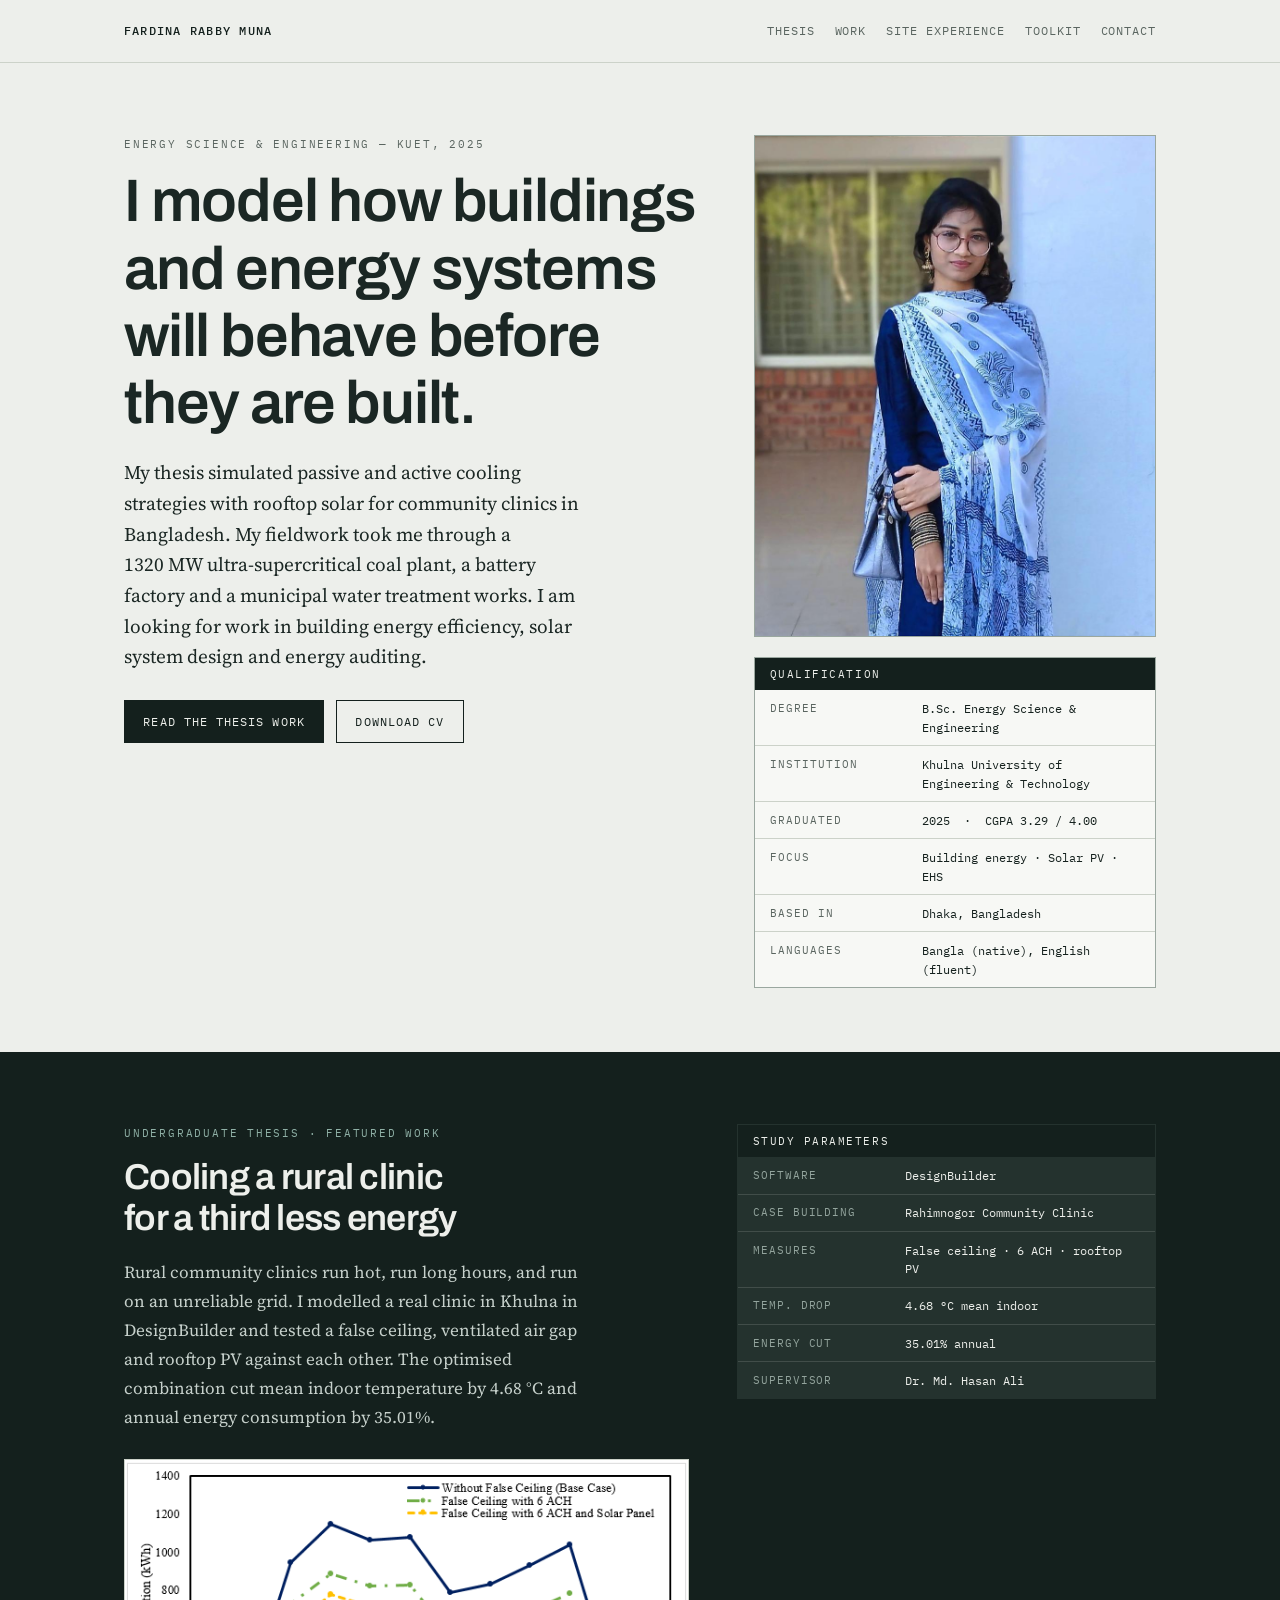
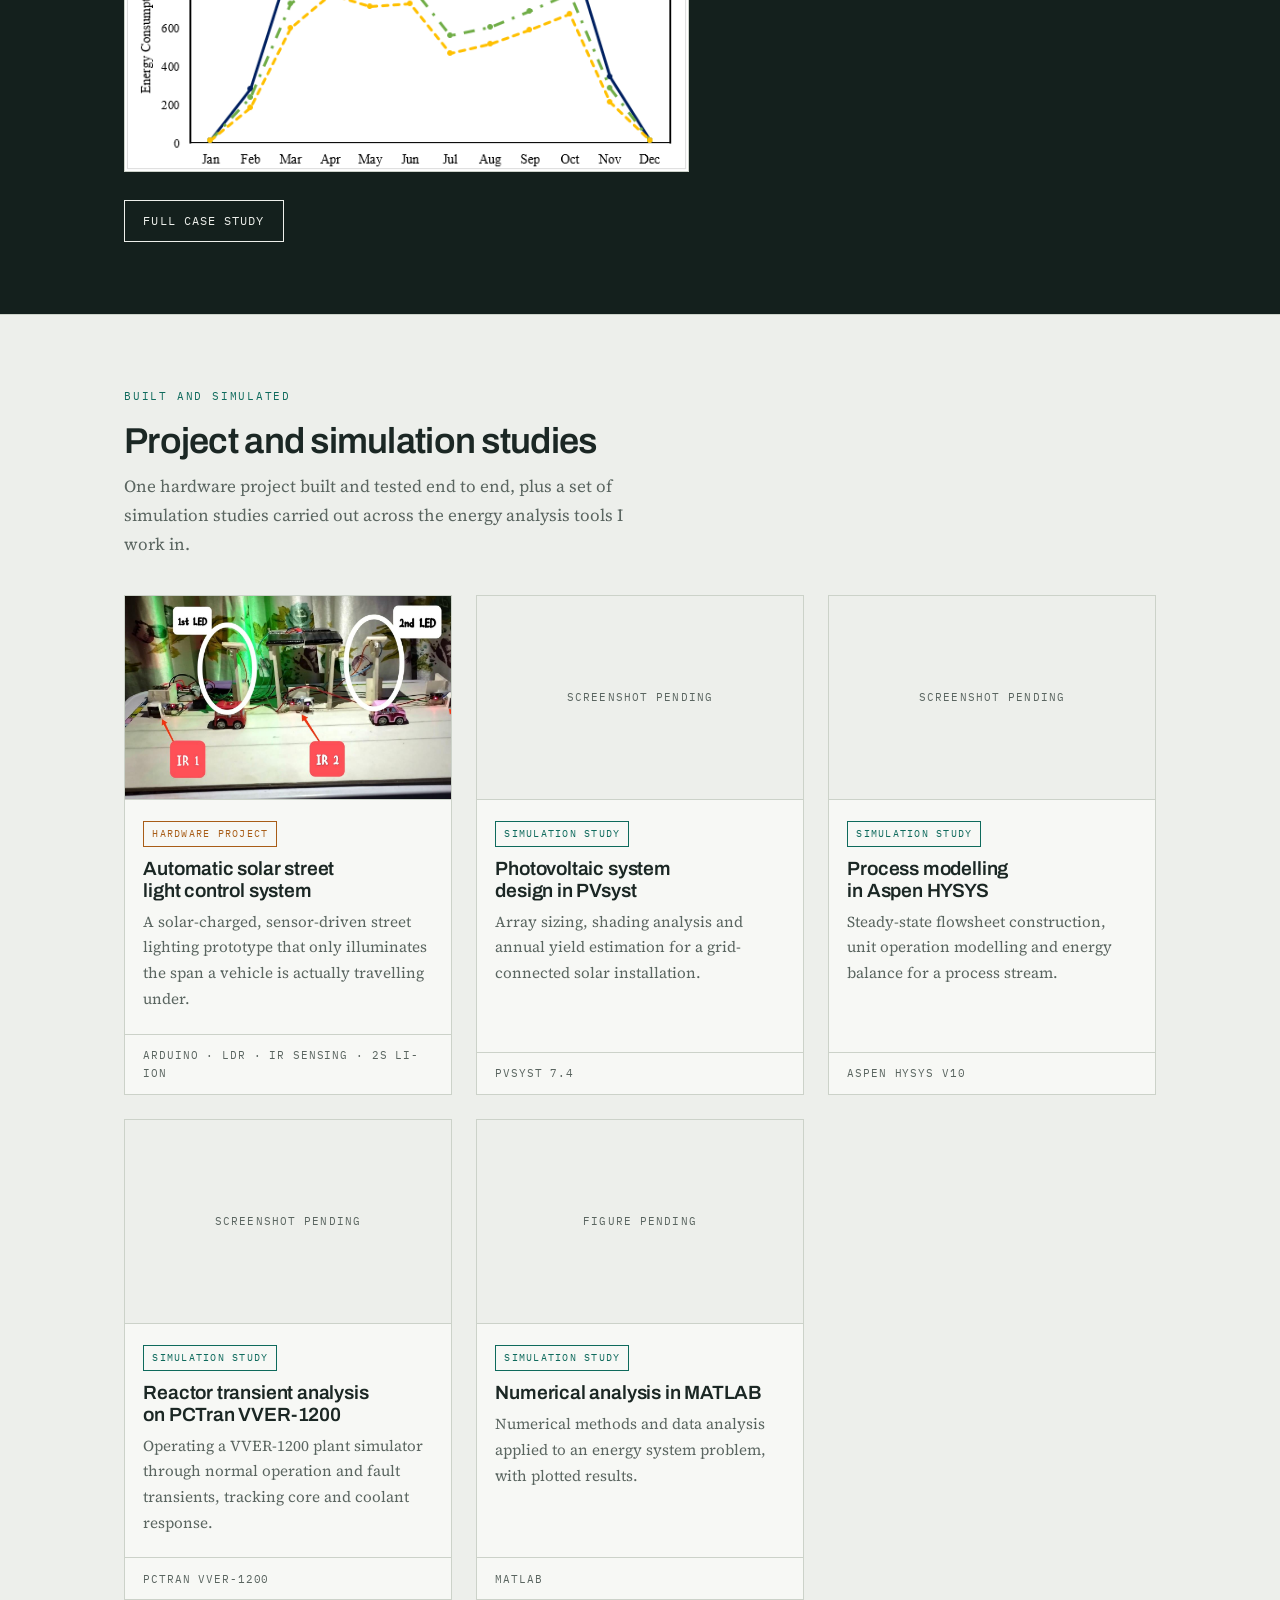
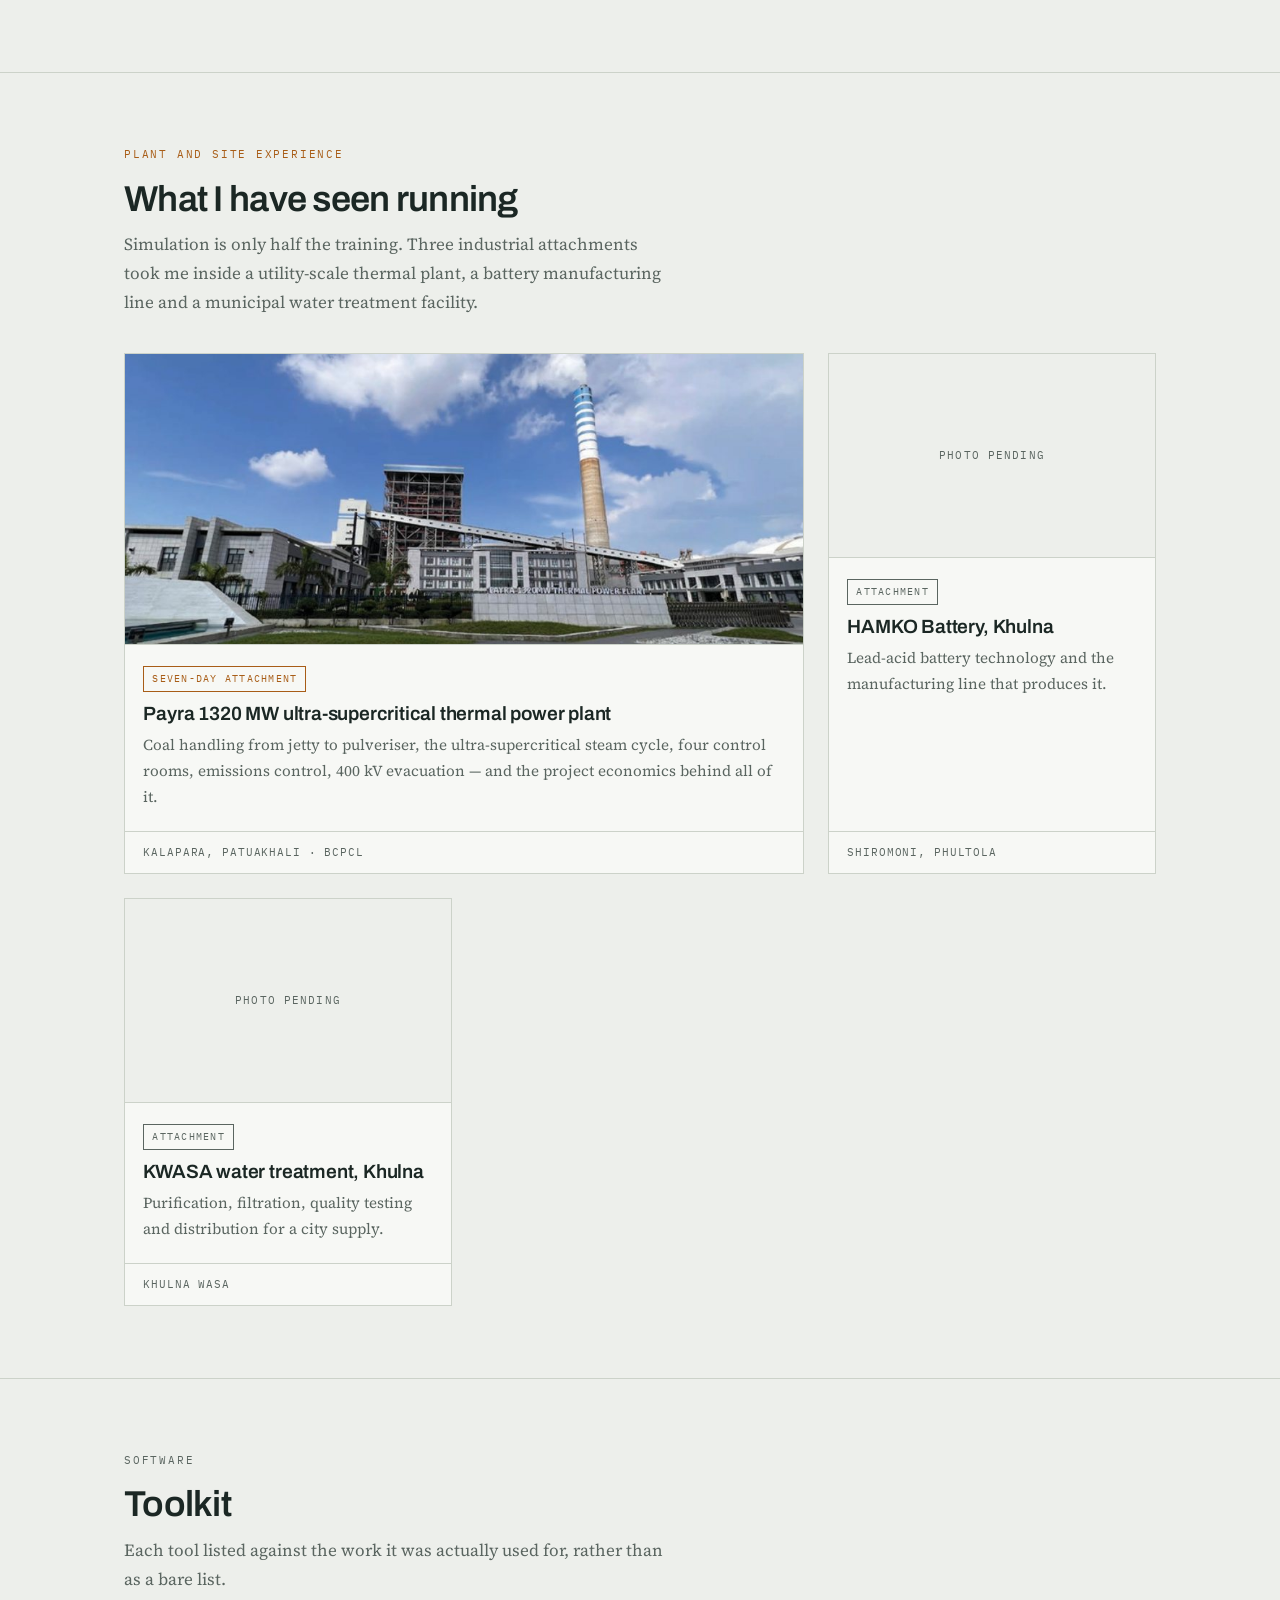
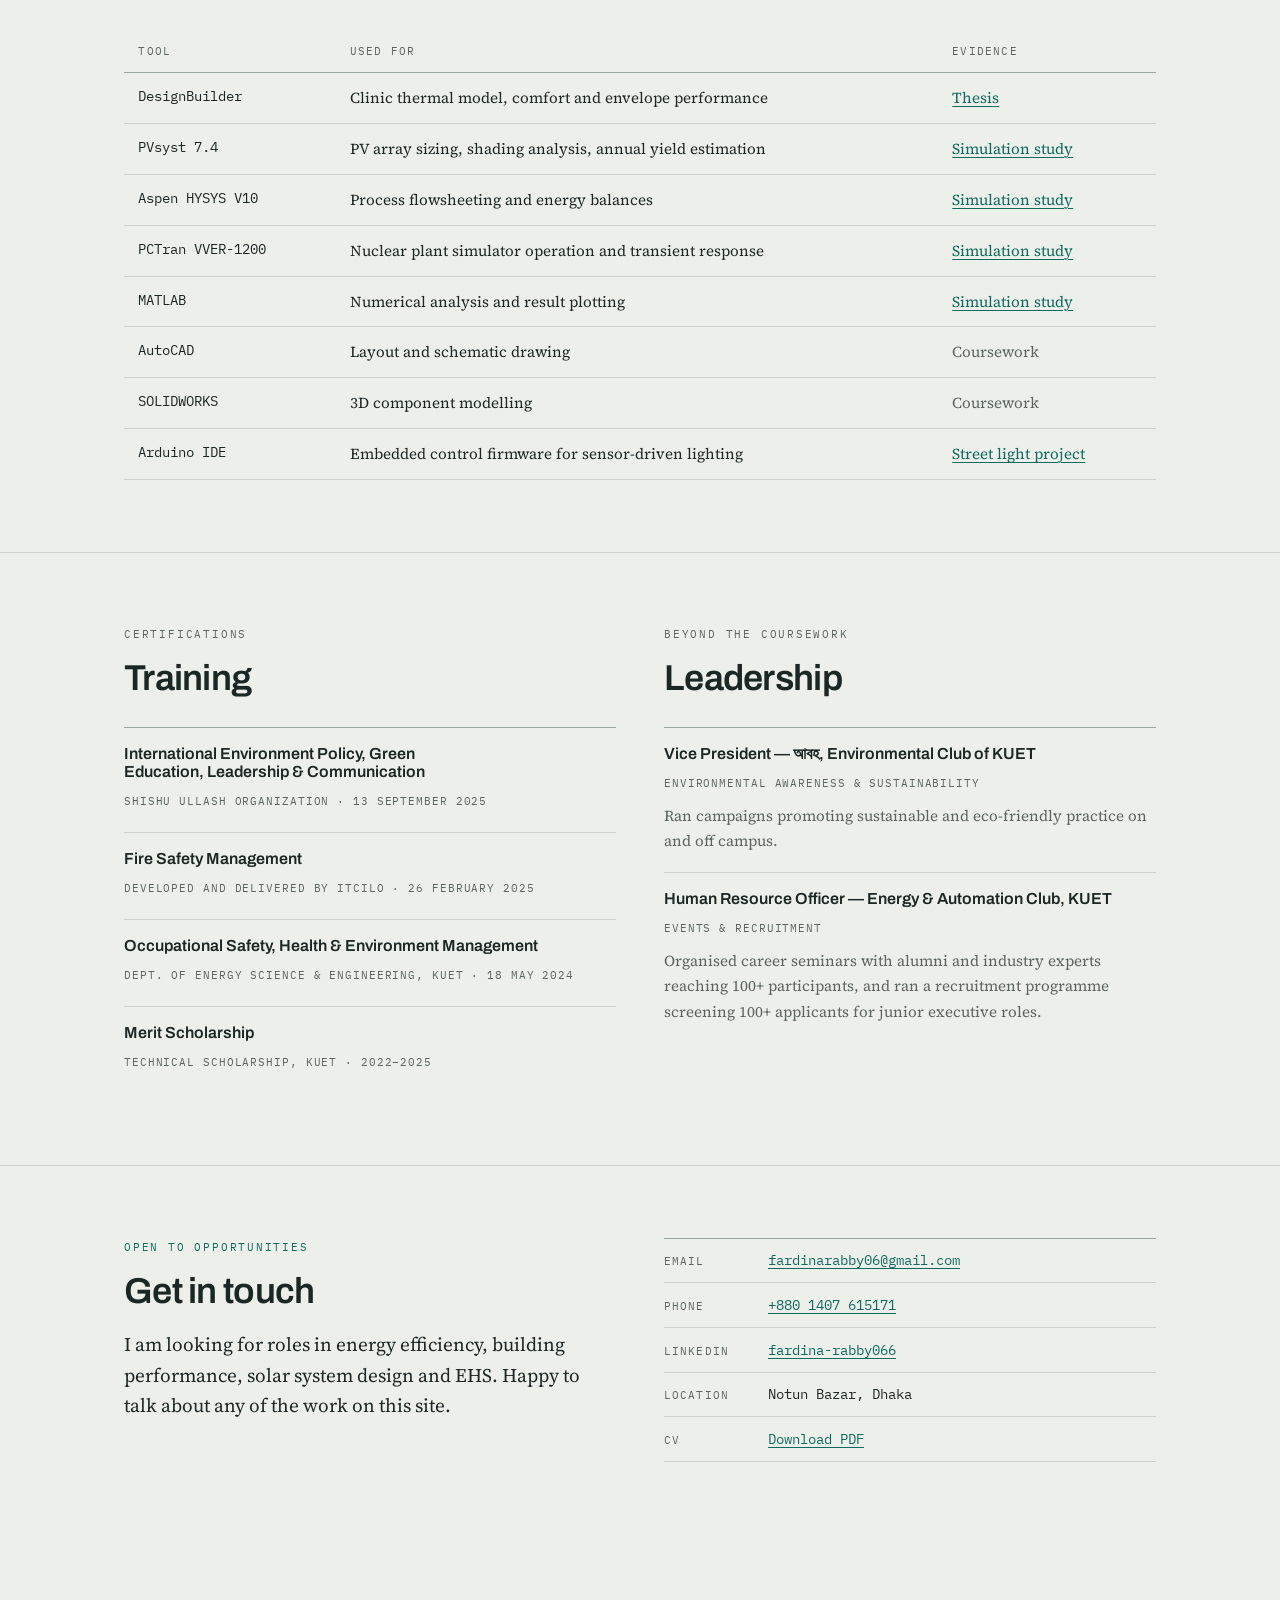
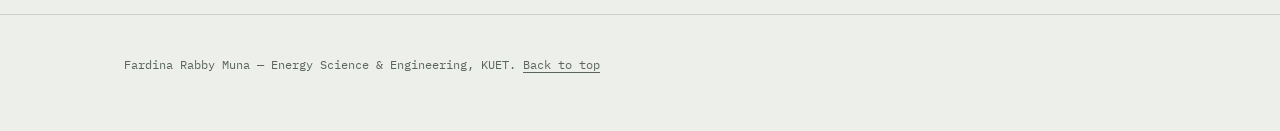
==== index.html @ 13027ce7 "Add files via upload" ====
<!DOCTYPE html>
<html lang="en">
<head>
<meta charset="utf-8">
<meta name="viewport" content="width=device-width, initial-scale=1">
<title>Fardina Rabby Muna — Energy Science &amp; Engineering</title>
<meta name="description" content="Energy engineer working on building energy simulation, rooftop solar integration and thermal comfort. B.Sc. in Energy Science and Engineering, KUET.">
<link rel="preconnect" href="https://fonts.googleapis.com">
<link rel="preconnect" href="https://fonts.gstatic.com" crossorigin>
<link href="https://fonts.googleapis.com/css2?family=Archivo:wght@500;600;700&family=IBM+Plex+Mono:wght@400;500&family=Source+Serif+4:opsz,wght@8..60,400;8..60,600&display=swap" rel="stylesheet">
<link rel="stylesheet" href="styles.css">
</head>
<body>

<header class="site-head">
  <div class="wrap">
    <a class="mark" href="index.html">Fardina Rabby Muna</a>
    <nav class="site-nav" aria-label="Main">
      <a href="thesis.html">Thesis</a>
      <a href="#work">Work</a>
      <a href="industrial-exposure.html">Site experience</a>
      <a href="#toolkit">Toolkit</a>
      <a href="#contact">Contact</a>
    </nav>
  </div>
</header>

<main>

  <!-- ============ HERO ============ -->
  <section class="hero">
    <div class="wrap hero-grid">
      <div class="reveal">
        <span class="eyebrow">Energy Science &amp; Engineering — KUET, 2025</span>
        <h1>I model how buildings and energy systems will behave before they are built.</h1>
        <p class="lead">
          My thesis simulated passive and active cooling strategies with rooftop solar for
          community clinics in Bangladesh. My fieldwork took me through a 1320&nbsp;MW
          ultra-supercritical coal plant, a battery factory and a municipal water treatment
          works. I am looking for work in building energy efficiency, solar system design
          and energy auditing.
        </p>
        <div class="hero-actions">
          <a class="btn btn-solid" href="thesis.html">Read the thesis work</a>
          <a class="btn" href="fardina-rabby-muna-cv.pdf">Download CV</a>
        </div>
      </div>

      <div class="reveal reveal-2">
        <div class="hero-portrait">
          <img src="portrait.jpg" alt="Fardina Rabby Muna"
               style="width:100%;height:100%;object-fit:cover;object-position:50% 18%;">
        </div>
        <div class="plate">
          <div class="plate-head">Qualification</div>
          <div class="plate-row"><span class="plate-key">Degree</span><span class="plate-val">B.Sc. Energy Science &amp; Engineering</span></div>
          <div class="plate-row"><span class="plate-key">Institution</span><span class="plate-val">Khulna University of Engineering &amp; Technology</span></div>
          <div class="plate-row"><span class="plate-key">Graduated</span><span class="plate-val">2025 &nbsp;·&nbsp; CGPA 3.29 / 4.00</span></div>
          <div class="plate-row"><span class="plate-key">Focus</span><span class="plate-val">Building energy · Solar PV · EHS</span></div>
          <div class="plate-row"><span class="plate-key">Based in</span><span class="plate-val">Dhaka, Bangladesh</span></div>
          <div class="plate-row"><span class="plate-key">Languages</span><span class="plate-val">Bangla (native), English (fluent)</span></div>
        </div>
      </div>
    </div>
  </section>

  <!-- ============ FEATURED THESIS ============ -->
  <section class="band" id="thesis">
    <div class="wrap band-grid">
      <div>
        <span class="eyebrow">Undergraduate thesis · Featured work</span>
        <h2>Cooling a rural clinic for a third less energy</h2>
        <p style="margin-top:1.25rem;max-width:52ch;">
          Rural community clinics run hot, run long hours, and run on an unreliable grid.
          I modelled a real clinic in Khulna in DesignBuilder and tested a false ceiling,
          ventilated air gap and rooftop PV against each other. The optimised combination cut
          mean indoor temperature by 4.68&nbsp;°C and annual energy consumption by 35.01%.
        </p>
        <figure class="figure" style="margin:1.75rem 0 0;">
          <img src="th-fig18-monthly-energy.png" alt="Monthly energy consumption for the base case, false ceiling with ventilation, and the same with rooftop solar">
        </figure>
        <div class="hero-actions">
          <a class="btn" href="thesis.html">Full case study</a>
        </div>
      </div>
      <div class="plate plate-inverse">
        <div class="plate-head">Study parameters</div>
        <div class="plate-row"><span class="plate-key">Software</span><span class="plate-val">DesignBuilder</span></div>
        <div class="plate-row"><span class="plate-key">Case building</span><span class="plate-val">Rahimnogor Community Clinic</span></div>
        <div class="plate-row"><span class="plate-key">Measures</span><span class="plate-val">False ceiling · 6 ACH · rooftop PV</span></div>
        <div class="plate-row"><span class="plate-key">Temp. drop</span><span class="plate-val">4.68 °C mean indoor</span></div>
        <div class="plate-row"><span class="plate-key">Energy cut</span><span class="plate-val">35.01% annual</span></div>
        <div class="plate-row"><span class="plate-key">Supervisor</span><span class="plate-val">Dr. Md. Hasan Ali</span></div>
      </div>
    </div>
  </section>

  <!-- ============ WORK ============ -->
  <section class="section" id="work">
    <div class="wrap">
      <div class="section-head">
        <span class="eyebrow eyebrow-cool">Built and simulated</span>
        <h2>Project and simulation studies</h2>
        <p>
          One hardware project built and tested end to end, plus a set of simulation studies
          carried out across the energy analysis tools I work in.
        </p>
      </div>

      <div class="card-grid">

        <a class="card" href="project-street-light.html">
          <div class="card-thumb">
            <img src="fig-4-1-system.jpg" alt="The street light test rig with three IR sensors and two LED lamps">
          </div>
          <div class="card-body">
            <span class="card-tag tag-warm">Hardware project</span>
            <h3>Automatic solar street light control system</h3>
            <p>A solar-charged, sensor-driven street lighting prototype that only illuminates the span a vehicle is actually travelling under.</p>
          </div>
          <div class="card-foot">Arduino · LDR · IR sensing · 2S Li-ion</div>
        </a>

        <a class="card" href="study-pvsyst.html">
          <div class="card-thumb">
            <div class="pending" style="border:0;background:none;width:100%;height:100%;">Screenshot pending</div>
          </div>
          <div class="card-body">
            <span class="card-tag tag-cool">Simulation study</span>
            <h3>Photovoltaic system design in PVsyst</h3>
            <p>Array sizing, shading analysis and annual yield estimation for a grid-connected solar installation.</p>
          </div>
          <div class="card-foot">PVsyst 7.4</div>
        </a>

        <a class="card" href="study-hysys.html">
          <div class="card-thumb">
            <div class="pending" style="border:0;background:none;width:100%;height:100%;">Screenshot pending</div>
          </div>
          <div class="card-body">
            <span class="card-tag tag-cool">Simulation study</span>
            <h3>Process modelling in Aspen HYSYS</h3>
            <p>Steady-state flowsheet construction, unit operation modelling and energy balance for a process stream.</p>
          </div>
          <div class="card-foot">Aspen HYSYS V10</div>
        </a>

        <a class="card" href="study-pctran.html">
          <div class="card-thumb">
            <div class="pending" style="border:0;background:none;width:100%;height:100%;">Screenshot pending</div>
          </div>
          <div class="card-body">
            <span class="card-tag tag-cool">Simulation study</span>
            <h3>Reactor transient analysis on PCTran VVER-1200</h3>
            <p>Operating a VVER-1200 plant simulator through normal operation and fault transients, tracking core and coolant response.</p>
          </div>
          <div class="card-foot">PCTran VVER-1200</div>
        </a>

        <a class="card" href="study-matlab.html">
          <div class="card-thumb">
            <div class="pending" style="border:0;background:none;width:100%;height:100%;">Figure pending</div>
          </div>
          <div class="card-body">
            <span class="card-tag tag-cool">Simulation study</span>
            <h3>Numerical analysis in MATLAB</h3>
            <p>Numerical methods and data analysis applied to an energy system problem, with plotted results.</p>
          </div>
          <div class="card-foot">MATLAB</div>
        </a>

      </div>
    </div>
  </section>

  <!-- ============ INDUSTRIAL EXPOSURE ============ -->
  <section class="section" id="site-experience">
    <div class="wrap">
      <div class="section-head">
        <span class="eyebrow eyebrow-warm">Plant and site experience</span>
        <h2>What I have seen running</h2>
        <p>
          Simulation is only half the training. Three industrial attachments took me inside a
          utility-scale thermal plant, a battery manufacturing line and a municipal water
          treatment facility.
        </p>
      </div>

      <div class="card-grid">
        <a class="card" href="industrial-exposure.html" style="grid-column: span 2;">
          <div class="card-thumb" style="aspect-ratio: 21/9;">
            <img src="ia-plant-front.jpg" alt="The Payra 1320 MW thermal power plant seen from the main entrance">
          </div>
          <div class="card-body">
            <span class="card-tag tag-warm">Seven-day attachment</span>
            <h3>Payra 1320 MW ultra-supercritical thermal power plant</h3>
            <p>Coal handling from jetty to pulveriser, the ultra-supercritical steam cycle, four control rooms, emissions control, 400 kV evacuation — and the project economics behind all of it.</p>
          </div>
          <div class="card-foot">Kalapara, Patuakhali · BCPCL</div>
        </a>

        <a class="card" href="industrial-exposure.html#hamko">
          <div class="card-thumb">
            <div class="pending" style="border:0;background:none;width:100%;height:100%;">Photo pending</div>
          </div>
          <div class="card-body">
            <span class="card-tag tag-neutral">Attachment</span>
            <h3>HAMKO Battery, Khulna</h3>
            <p>Lead-acid battery technology and the manufacturing line that produces it.</p>
          </div>
          <div class="card-foot">Shiromoni, Phultola</div>
        </a>

        <a class="card" href="industrial-exposure.html#kwasa">
          <div class="card-thumb">
            <div class="pending" style="border:0;background:none;width:100%;height:100%;">Photo pending</div>
          </div>
          <div class="card-body">
            <span class="card-tag tag-neutral">Attachment</span>
            <h3>KWASA water treatment, Khulna</h3>
            <p>Purification, filtration, quality testing and distribution for a city supply.</p>
          </div>
          <div class="card-foot">Khulna WASA</div>
        </a>
      </div>
    </div>
  </section>

  <!-- ============ TOOLKIT ============ -->
  <section class="section" id="toolkit">
    <div class="wrap">
      <div class="section-head">
        <span class="eyebrow">Software</span>
        <h2>Toolkit</h2>
        <p>Each tool listed against the work it was actually used for, rather than as a bare list.</p>
      </div>

      <table class="data-table">
        <thead>
          <tr><th scope="col">Tool</th><th scope="col">Used for</th><th scope="col">Evidence</th></tr>
        </thead>
        <tbody>
          <tr>
            <td>DesignBuilder</td>
            <td>Clinic thermal model, comfort and envelope performance</td>
            <td><a href="thesis.html">Thesis</a></td>
          </tr>
          <tr>
            <td>PVsyst 7.4</td>
            <td>PV array sizing, shading analysis, annual yield estimation</td>
            <td><a href="study-pvsyst.html">Simulation study</a></td>
          </tr>
          <tr>
            <td>Aspen HYSYS V10</td>
            <td>Process flowsheeting and energy balances</td>
            <td><a href="study-hysys.html">Simulation study</a></td>
          </tr>
          <tr>
            <td>PCTran VVER-1200</td>
            <td>Nuclear plant simulator operation and transient response</td>
            <td><a href="study-pctran.html">Simulation study</a></td>
          </tr>
          <tr>
            <td>MATLAB</td>
            <td>Numerical analysis and result plotting</td>
            <td><a href="study-matlab.html">Simulation study</a></td>
          </tr>
          <tr>
            <td>AutoCAD</td>
            <td>Layout and schematic drawing</td>
            <td class="muted">Coursework</td>
          </tr>
          <tr>
            <td>SOLIDWORKS</td>
            <td>3D component modelling</td>
            <td class="muted">Coursework</td>
          </tr>
          <tr>
            <td>Arduino IDE</td>
            <td>Embedded control firmware for sensor-driven lighting</td>
            <td><a href="project-street-light.html">Street light project</a></td>
          </tr>
        </tbody>
      </table>
    </div>
  </section>

  <!-- ============ CREDENTIALS ============ -->
  <section class="section" id="credentials">
    <div class="wrap">
      <div class="cols-2">
        <div>
          <span class="eyebrow">Certifications</span>
          <h2 style="margin-bottom:1.75rem;">Training</h2>

          <div class="entry">
            <h4>International Environment Policy, Green Education, Leadership &amp; Communication</h4>
            <span class="meta">Shishu Ullash Organization · 13 September 2025</span>
          </div>
          <div class="entry">
            <h4>Fire Safety Management</h4>
            <span class="meta">Developed and delivered by ITCILO · 26 February 2025</span>
          </div>
          <div class="entry">
            <h4>Occupational Safety, Health &amp; Environment Management</h4>
            <span class="meta">Dept. of Energy Science &amp; Engineering, KUET · 18 May 2024</span>
          </div>
          <div class="entry">
            <h4>Merit Scholarship</h4>
            <span class="meta">Technical Scholarship, KUET · 2022–2025</span>
          </div>
        </div>

        <div>
          <span class="eyebrow">Beyond the coursework</span>
          <h2 style="margin-bottom:1.75rem;">Leadership</h2>

          <div class="entry">
            <h4>Vice President — আবহ, Environmental Club of KUET</h4>
            <span class="meta">Environmental awareness &amp; sustainability</span>
            <p>Ran campaigns promoting sustainable and eco-friendly practice on and off campus.</p>
          </div>
          <div class="entry">
            <h4>Human Resource Officer — Energy &amp; Automation Club, KUET</h4>
            <span class="meta">Events &amp; recruitment</span>
            <p>Organised career seminars with alumni and industry experts reaching 100+ participants, and ran a recruitment programme screening 100+ applicants for junior executive roles.</p>
          </div>
        </div>
      </div>
    </div>
  </section>

  <!-- ============ CONTACT ============ -->
  <section class="section" id="contact">
    <div class="wrap">
      <div class="cols-2">
        <div>
          <span class="eyebrow eyebrow-cool">Open to opportunities</span>
          <h2>Get in touch</h2>
          <p class="lead" style="margin-top:1.1rem;">
            I am looking for roles in energy efficiency, building performance, solar system
            design and EHS. Happy to talk about any of the work on this site.
          </p>
        </div>
        <div>
          <ul class="contact-list">
            <li><span>Email</span><a href="mailto:fardinarabby06@gmail.com">fardinarabby06@gmail.com</a></li>
            <li><span>Phone</span><a href="tel:+8801407615171">+880 1407 615171</a></li>
            <li><span>LinkedIn</span><a href="https://www.linkedin.com/in/fardina-rabby066">fardina-rabby066</a></li>
            <li><span>Location</span>Notun Bazar, Dhaka</li>
            <li><span>CV</span><a href="fardina-rabby-muna-cv.pdf">Download PDF</a></li>
          </ul>
        </div>
      </div>
    </div>
  </section>

</main>

<footer class="site-foot">
  <div class="wrap">
    Fardina Rabby Muna — Energy Science &amp; Engineering, KUET.
    <a href="#top">Back to top</a>
  </div>
</footer>

</body>
</html>
---- styles.css ----
/* Fardina Rabby Muna — portfolio
   Design system: "equipment nameplate"
   ink + cool paper, teal = passive/efficiency, ochre = heat/energy gain */

:root {
  --ink: #14201d;
  --ink-soft: #24322e;
  --paper: #edefeb;
  --surface: #f7f8f5;
  --rule: #ccd2c9;
  --rule-strong: #9aa79f;
  --text: #1b2724;
  --text-muted: #5a6560;
  --cool: #0e6a5c;
  --cool-soft: #dceae5;
  --warm: #a85d17;
  --warm-soft: #f2e6d6;

  --display: "Archivo", "Helvetica Neue", sans-serif;
  --body: "Source Serif 4", Georgia, serif;
  --mono: "IBM Plex Mono", ui-monospace, monospace;

  --wrap: 1080px;
  --gap: 1.5rem;
}

*, *::before, *::after { box-sizing: border-box; }

html { -webkit-text-size-adjust: 100%; scroll-behavior: smooth; }

body {
  margin: 0;
  background: var(--paper);
  color: var(--text);
  font-family: var(--body);
  font-size: 1.0625rem;
  line-height: 1.7;
  font-optical-sizing: auto;
}

img { max-width: 100%; display: block; height: auto; }

a { color: var(--cool); text-decoration-thickness: 1px; text-underline-offset: 3px; }
a:hover { color: var(--ink); }

:focus-visible { outline: 2px solid var(--cool); outline-offset: 3px; }

.wrap { max-width: var(--wrap); margin: 0 auto; padding: 0 1.5rem; }

/* ---------- type ---------- */

h1, h2, h3, h4 {
  font-family: var(--display);
  font-weight: 600;
  line-height: 1.12;
  letter-spacing: -0.02em;
  margin: 0;
  text-wrap: balance;
}

h1 { font-size: clamp(2.25rem, 6vw, 3.75rem); }
h2 { font-size: clamp(1.6rem, 3.4vw, 2.25rem); }
h3 { font-size: 1.2rem; letter-spacing: -0.01em; }
h4 { font-size: 1rem; letter-spacing: 0; }

p { margin: 0 0 1.1rem; }
p:last-child { margin-bottom: 0; }

.lead { font-size: 1.2rem; line-height: 1.6; color: var(--text); max-width: 46ch; }

.eyebrow {
  font-family: var(--mono);
  font-size: 0.7rem;
  letter-spacing: 0.16em;
  text-transform: uppercase;
  color: var(--text-muted);
  margin: 0 0 0.9rem;
  display: block;
}

.eyebrow-cool { color: var(--cool); }
.eyebrow-warm { color: var(--warm); }

.muted { color: var(--text-muted); }

.prose { max-width: 66ch; }
.prose h3 { margin: 2.25rem 0 0.6rem; }
.prose ul, .prose ol { margin: 0 0 1.1rem; padding-left: 1.2rem; }
.prose li { margin-bottom: 0.4rem; }

/* ---------- nameplate: the signature device ---------- */

.plate {
  border: 1px solid var(--rule-strong);
  background: var(--surface);
  font-family: var(--mono);
  font-size: 0.775rem;
  line-height: 1.5;
}

.plate-row {
  display: grid;
  grid-template-columns: 8.5rem 1fr;
  gap: 1rem;
  padding: 0.55rem 0.9rem;
  border-bottom: 1px solid var(--rule);
}
.plate-row:last-child { border-bottom: 0; }

.plate-key {
  color: var(--text-muted);
  text-transform: uppercase;
  letter-spacing: 0.09em;
  font-size: 0.68rem;
  padding-top: 0.1em;
}

.plate-val { color: var(--ink); }

.plate-head {
  background: var(--ink);
  color: var(--paper);
  padding: 0.5rem 0.9rem;
  font-family: var(--mono);
  font-size: 0.68rem;
  letter-spacing: 0.14em;
  text-transform: uppercase;
}

.plate-inverse { border-color: var(--ink-soft); background: var(--ink-soft); }
.plate-inverse .plate-row { border-color: rgba(237, 239, 235, 0.14); }
.plate-inverse .plate-key { color: #93a49d; }
.plate-inverse .plate-val { color: var(--paper); }

/* ---------- site chrome ---------- */

.site-head {
  border-bottom: 1px solid var(--rule);
  background: var(--paper);
  position: sticky;
  top: 0;
  z-index: 20;
}

.site-head .wrap {
  display: flex;
  align-items: center;
  justify-content: space-between;
  gap: 1rem;
  min-height: 62px;
  flex-wrap: wrap;
}

.mark {
  font-family: var(--mono);
  font-size: 0.78rem;
  letter-spacing: 0.1em;
  text-transform: uppercase;
  color: var(--ink);
  text-decoration: none;
  font-weight: 500;
}
.mark:hover { color: var(--cool); }

.site-nav {
  display: flex;
  gap: 1.25rem;
  font-family: var(--mono);
  font-size: 0.72rem;
  letter-spacing: 0.08em;
  text-transform: uppercase;
  flex-wrap: wrap;
}
.site-nav a { color: var(--text-muted); text-decoration: none; }
.site-nav a:hover, .site-nav a[aria-current="page"] { color: var(--ink); }

.site-foot {
  border-top: 1px solid var(--rule);
  margin-top: 5rem;
  padding: 2.5rem 0 3.5rem;
  font-family: var(--mono);
  font-size: 0.75rem;
  color: var(--text-muted);
}
.site-foot a { color: var(--text-muted); }

/* ---------- sections ---------- */

.section { padding: 4.5rem 0; border-top: 1px solid var(--rule); }
.section:first-of-type { border-top: 0; }

.section-head { margin-bottom: 2.25rem; max-width: 60ch; }
.section-head p { color: var(--text-muted); margin-top: 0.7rem; }

/* ---------- hero ---------- */

.hero { padding: 4.5rem 0 4rem; }

.hero-grid {
  display: grid;
  grid-template-columns: 1.45fr 1fr;
  gap: 3rem;
  align-items: start;
}

.hero-portrait {
  border: 1px solid var(--rule-strong);
  background: var(--surface);
  aspect-ratio: 4 / 5;
  display: flex;
  align-items: center;
  justify-content: center;
  margin-bottom: 1.25rem;
  overflow: hidden;
}

.hero h1 { margin-bottom: 1.25rem; }

.hero-actions { display: flex; gap: 0.75rem; flex-wrap: wrap; margin-top: 1.75rem; }

.btn {
  font-family: var(--mono);
  font-size: 0.74rem;
  letter-spacing: 0.09em;
  text-transform: uppercase;
  padding: 0.65rem 1.15rem;
  border: 1px solid var(--ink);
  color: var(--ink);
  background: transparent;
  text-decoration: none;
  transition: background 0.15s ease, color 0.15s ease;
}
.btn:hover { background: var(--ink); color: var(--paper); }

.btn-solid { background: var(--ink); color: var(--paper); }
.btn-solid:hover { background: var(--cool); border-color: var(--cool); color: #fff; }

/* ---------- featured thesis band ---------- */

.band {
  background: var(--ink);
  color: var(--paper);
  padding: 4.5rem 0;
}

.band h2 { color: var(--paper); }
.band .eyebrow { color: #8fb0a6; }

.band-grid {
  display: grid;
  grid-template-columns: 1.35fr 1fr;
  gap: 3rem;
  align-items: start;
}

.band p { color: #c6d0cb; }

.band a.btn { border-color: var(--paper); color: var(--paper); }
.band a.btn:hover { background: var(--paper); color: var(--ink); }

/* ---------- cards ---------- */

.card-grid {
  display: grid;
  grid-template-columns: repeat(auto-fill, minmax(280px, 1fr));
  gap: var(--gap);
}

.card {
  border: 1px solid var(--rule);
  background: var(--surface);
  text-decoration: none;
  color: inherit;
  display: flex;
  flex-direction: column;
  transition: border-color 0.15s ease, transform 0.15s ease;
}
.card:hover {
  border-color: var(--rule-strong);
  transform: translateY(-2px);
  color: inherit;
}

.card-thumb {
  aspect-ratio: 16 / 10;
  border-bottom: 1px solid var(--rule);
  background: var(--paper);
  display: flex;
  align-items: center;
  justify-content: center;
  overflow: hidden;
}
.card-thumb img { width: 100%; height: 100%; object-fit: cover; }

.card-body { padding: 1.1rem 1.15rem 1.35rem; flex: 1; }
.card-body h3 { margin-bottom: 0.45rem; }
.card-body p { font-size: 0.95rem; color: var(--text-muted); margin: 0; }

.card-tag {
  font-family: var(--mono);
  font-size: 0.65rem;
  letter-spacing: 0.12em;
  text-transform: uppercase;
  display: inline-block;
  margin-bottom: 0.7rem;
  padding: 0.2rem 0.5rem;
  border: 1px solid currentColor;
}
.tag-cool { color: var(--cool); }
.tag-warm { color: var(--warm); }
.tag-neutral { color: var(--text-muted); }

.card-foot {
  font-family: var(--mono);
  font-size: 0.68rem;
  letter-spacing: 0.08em;
  text-transform: uppercase;
  color: var(--text-muted);
  padding: 0.7rem 1.15rem;
  border-top: 1px solid var(--rule);
}

/* ---------- placeholder (replace as content arrives) ---------- */

.pending {
  border: 1px dashed var(--rule-strong);
  background: repeating-linear-gradient(
    -45deg, transparent, transparent 9px,
    rgba(154, 167, 159, 0.13) 9px, rgba(154, 167, 159, 0.13) 10px
  );
  color: var(--text-muted);
  font-family: var(--mono);
  font-size: 0.7rem;
  letter-spacing: 0.1em;
  text-transform: uppercase;
  text-align: center;
  padding: 1.25rem;
  display: flex;
  align-items: center;
  justify-content: center;
}

.pending-block { min-height: 180px; margin: 1.5rem 0; }

/* ---------- data table (toolkit) ---------- */

.data-table { width: 100%; border-collapse: collapse; font-size: 0.95rem; }
.data-table th, .data-table td {
  text-align: left;
  padding: 0.75rem 0.9rem;
  border-bottom: 1px solid var(--rule);
  vertical-align: top;
}
.data-table th {
  font-family: var(--mono);
  font-size: 0.68rem;
  letter-spacing: 0.11em;
  text-transform: uppercase;
  color: var(--text-muted);
  font-weight: 400;
  border-bottom-color: var(--rule-strong);
}
.data-table td:first-child { font-family: var(--mono); font-size: 0.85rem; white-space: nowrap; }

/* ---------- two-column list blocks ---------- */

.cols-2 { display: grid; grid-template-columns: 1fr 1fr; gap: 3rem; }

.entry { border-top: 1px solid var(--rule); padding: 1.1rem 0; }
.entry:first-of-type { border-top: 1px solid var(--rule-strong); }
.entry h4 { margin-bottom: 0.25rem; }
.entry .meta {
  font-family: var(--mono);
  font-size: 0.7rem;
  letter-spacing: 0.08em;
  color: var(--text-muted);
  text-transform: uppercase;
}
.entry p { font-size: 0.95rem; margin: 0.4rem 0 0; color: var(--text-muted); }

/* ---------- detail page header ---------- */

.detail-head { padding: 3.5rem 0 2.5rem; border-bottom: 1px solid var(--rule); }
.detail-head h1 { max-width: 20ch; margin-bottom: 1.1rem; }
.detail-head .lead { margin-bottom: 2rem; }

.detail-body { padding: 3rem 0; }

.detail-grid { display: grid; grid-template-columns: 1fr 300px; gap: 3.5rem; align-items: start; }

.sticky-rail { position: sticky; top: 90px; }

/* ---------- figures ---------- */

.figure { margin: 2rem 0; }
.figure img { border: 1px solid var(--rule); background: var(--surface); }
.figure figcaption {
  font-family: var(--mono);
  font-size: 0.72rem;
  color: var(--text-muted);
  margin-top: 0.6rem;
  line-height: 1.5;
}

.figure-pair { display: grid; grid-template-columns: 1fr 1fr; gap: 1.25rem; }

/* ---------- code block ---------- */

.code {
  font-family: var(--mono);
  font-size: 0.78rem;
  line-height: 1.6;
  background: var(--ink);
  color: #d6e0da;
  padding: 1.2rem 1.3rem;
  overflow-x: auto;
  margin: 1.5rem 0;
}

/* ---------- page nav ---------- */

.page-nav {
  display: flex;
  justify-content: space-between;
  gap: 1rem;
  border-top: 1px solid var(--rule-strong);
  padding-top: 1.25rem;
  margin-top: 3.5rem;
  font-family: var(--mono);
  font-size: 0.72rem;
  letter-spacing: 0.08em;
  text-transform: uppercase;
  flex-wrap: wrap;
}
.page-nav a { text-decoration: none; }

/* ---------- callout ---------- */

.note {
  border-left: 3px solid var(--warm);
  border-radius: 0;
  background: var(--warm-soft);
  padding: 1rem 1.2rem;
  font-size: 0.95rem;
  margin: 1.75rem 0;
}
.note strong { font-family: var(--display); font-weight: 600; }

/* ---------- contact ---------- */

.contact-list {
  font-family: var(--mono);
  font-size: 0.9rem;
  list-style: none;
  padding: 0;
  margin: 0;
}
.contact-list li { padding: 0.6rem 0; border-bottom: 1px solid var(--rule); }
.contact-list li:first-child { border-top: 1px solid var(--rule-strong); }
.contact-list span {
  display: inline-block;
  min-width: 6.5rem;
  color: var(--text-muted);
  font-size: 0.7rem;
  letter-spacing: 0.1em;
  text-transform: uppercase;
}

/* ---------- motion ---------- */

@media (prefers-reduced-motion: no-preference) {
  .reveal { opacity: 0; transform: translateY(10px); animation: rise 0.6s ease forwards; }
  .reveal-2 { animation-delay: 0.1s; }
  .reveal-3 { animation-delay: 0.2s; }
  @keyframes rise { to { opacity: 1; transform: none; } }
}

@media (prefers-reduced-motion: reduce) {
  html { scroll-behavior: auto; }
  .card:hover { transform: none; }
}

/* ---------- responsive ---------- */

@media (max-width: 900px) {
  .hero-grid, .band-grid, .detail-grid, .cols-2 { grid-template-columns: 1fr; gap: 2.25rem; }
  .sticky-rail { position: static; }
  .hero-portrait { max-width: 320px; }
  .section { padding: 3.5rem 0; }
}

@media (max-width: 560px) {
  .figure-pair { grid-template-columns: 1fr; }
  .plate-row { grid-template-columns: 1fr; gap: 0.15rem; }
  .site-head .wrap { min-height: 0; padding-top: 0.75rem; padding-bottom: 0.75rem; }
}
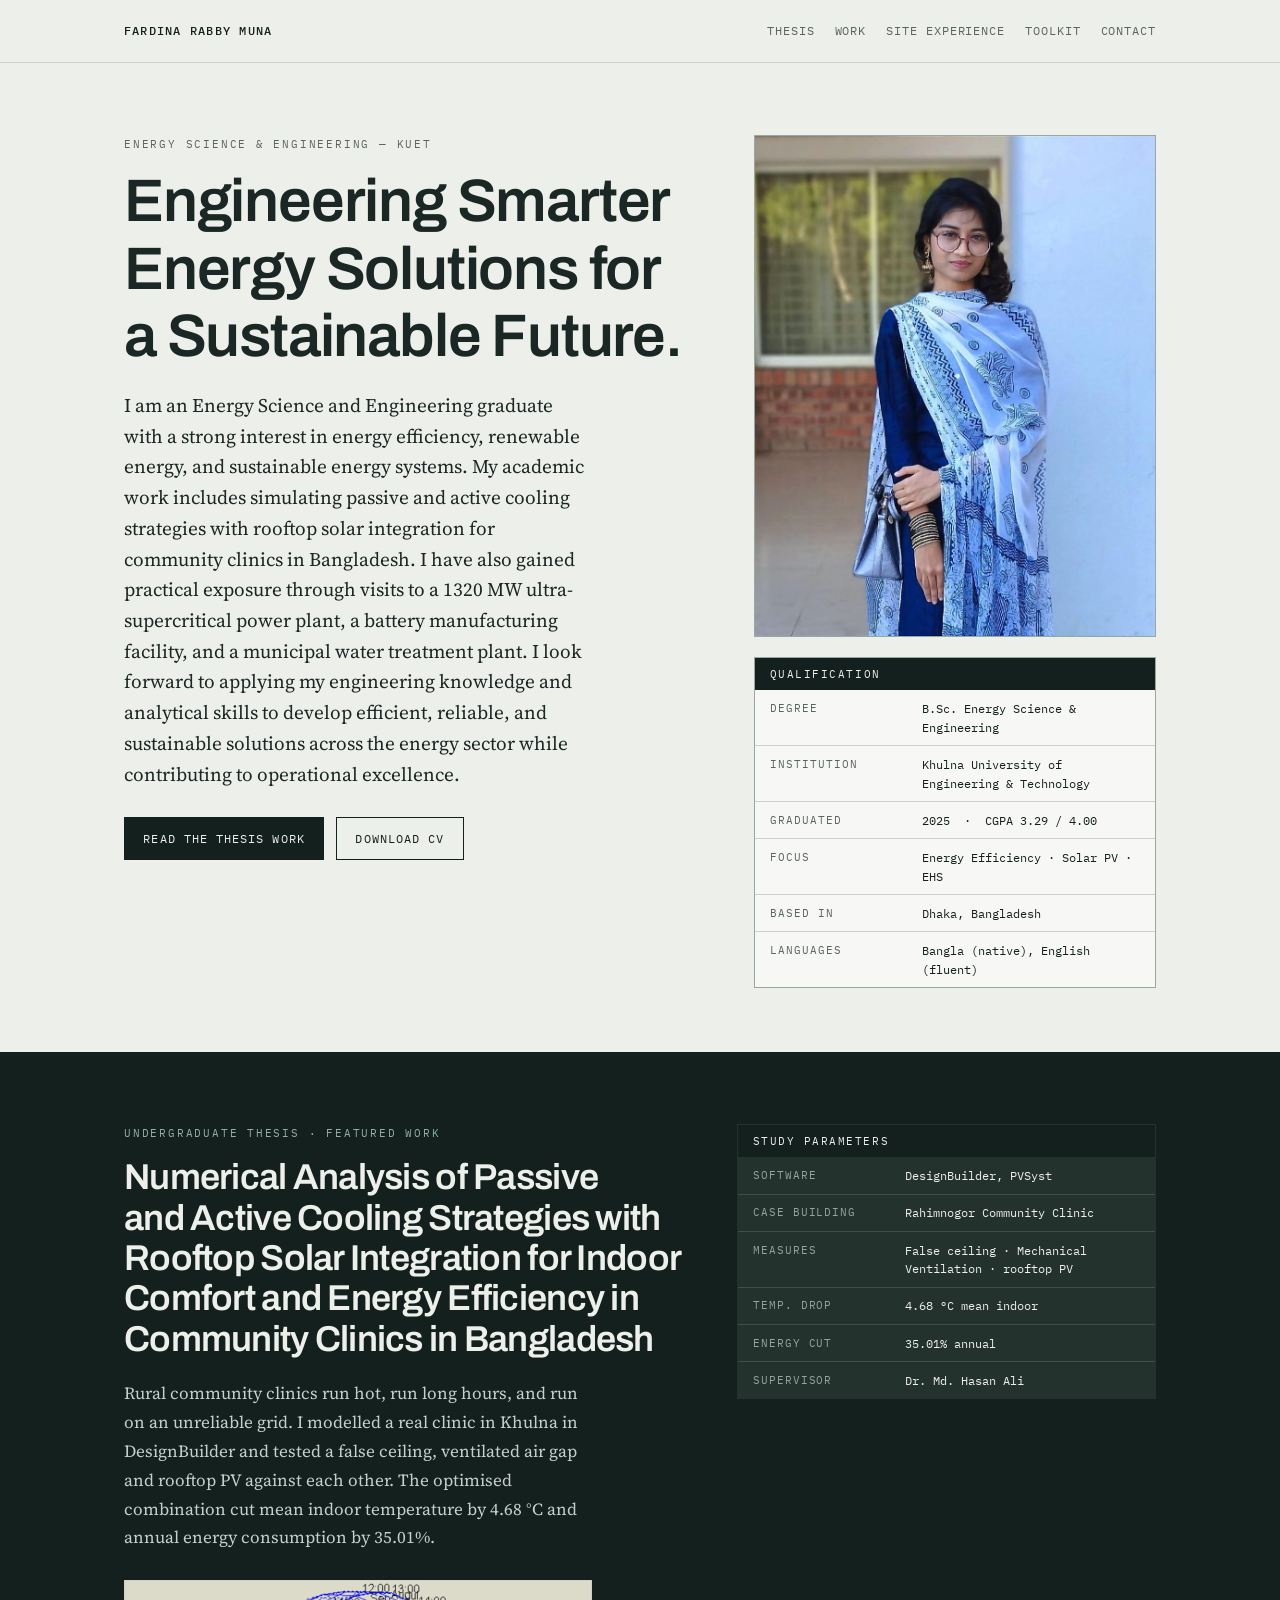
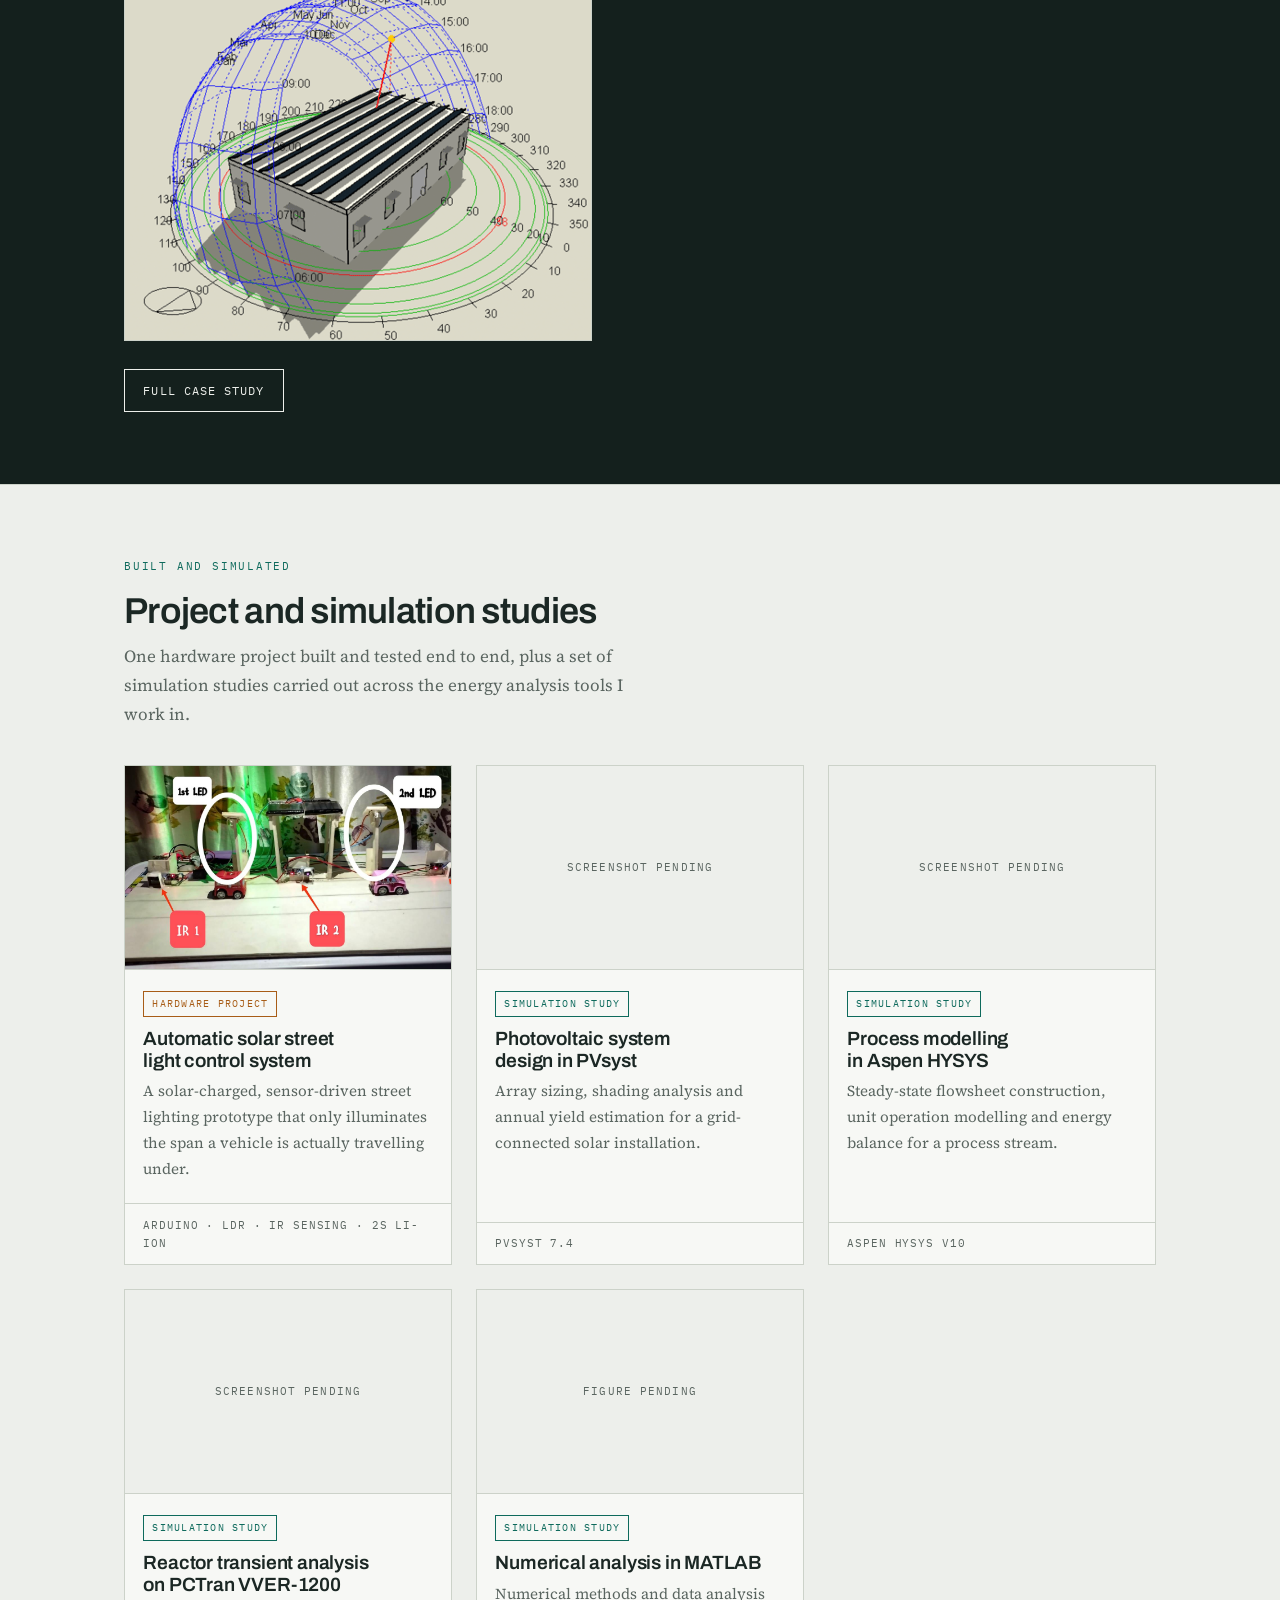
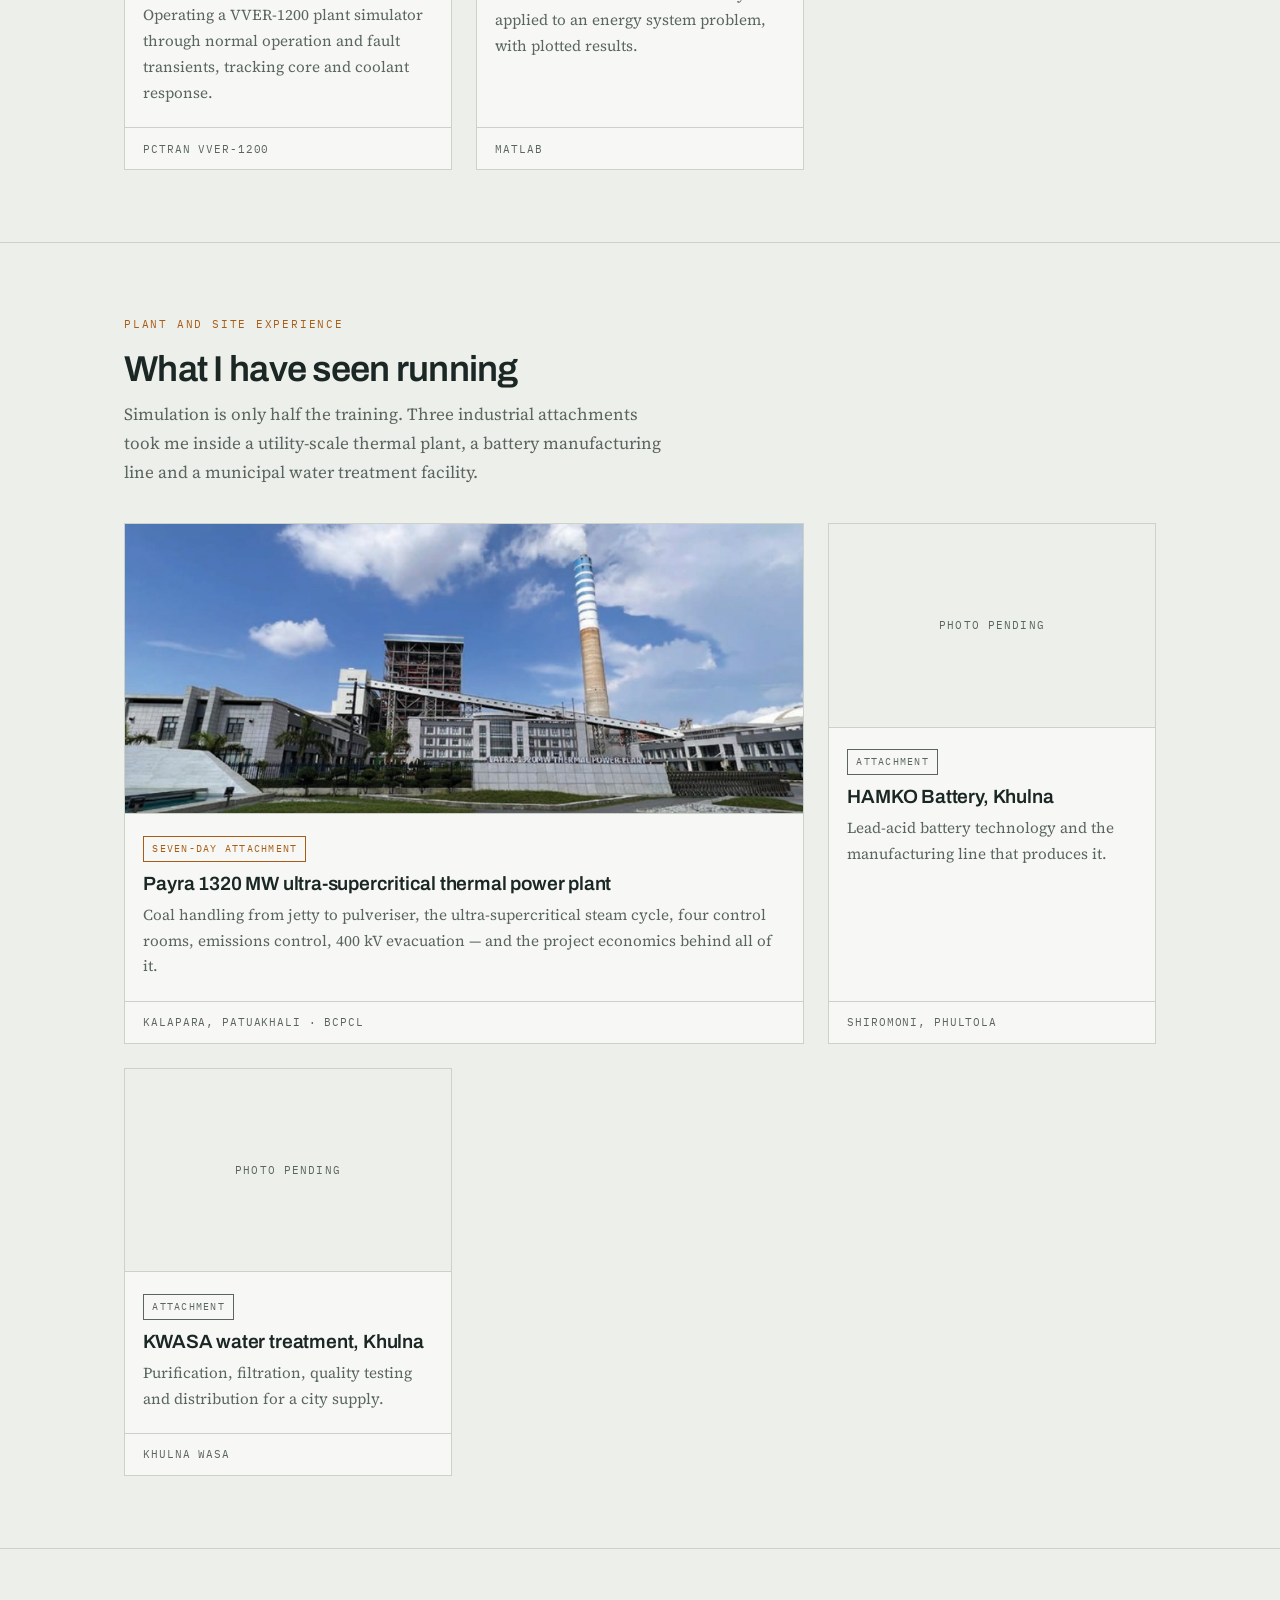
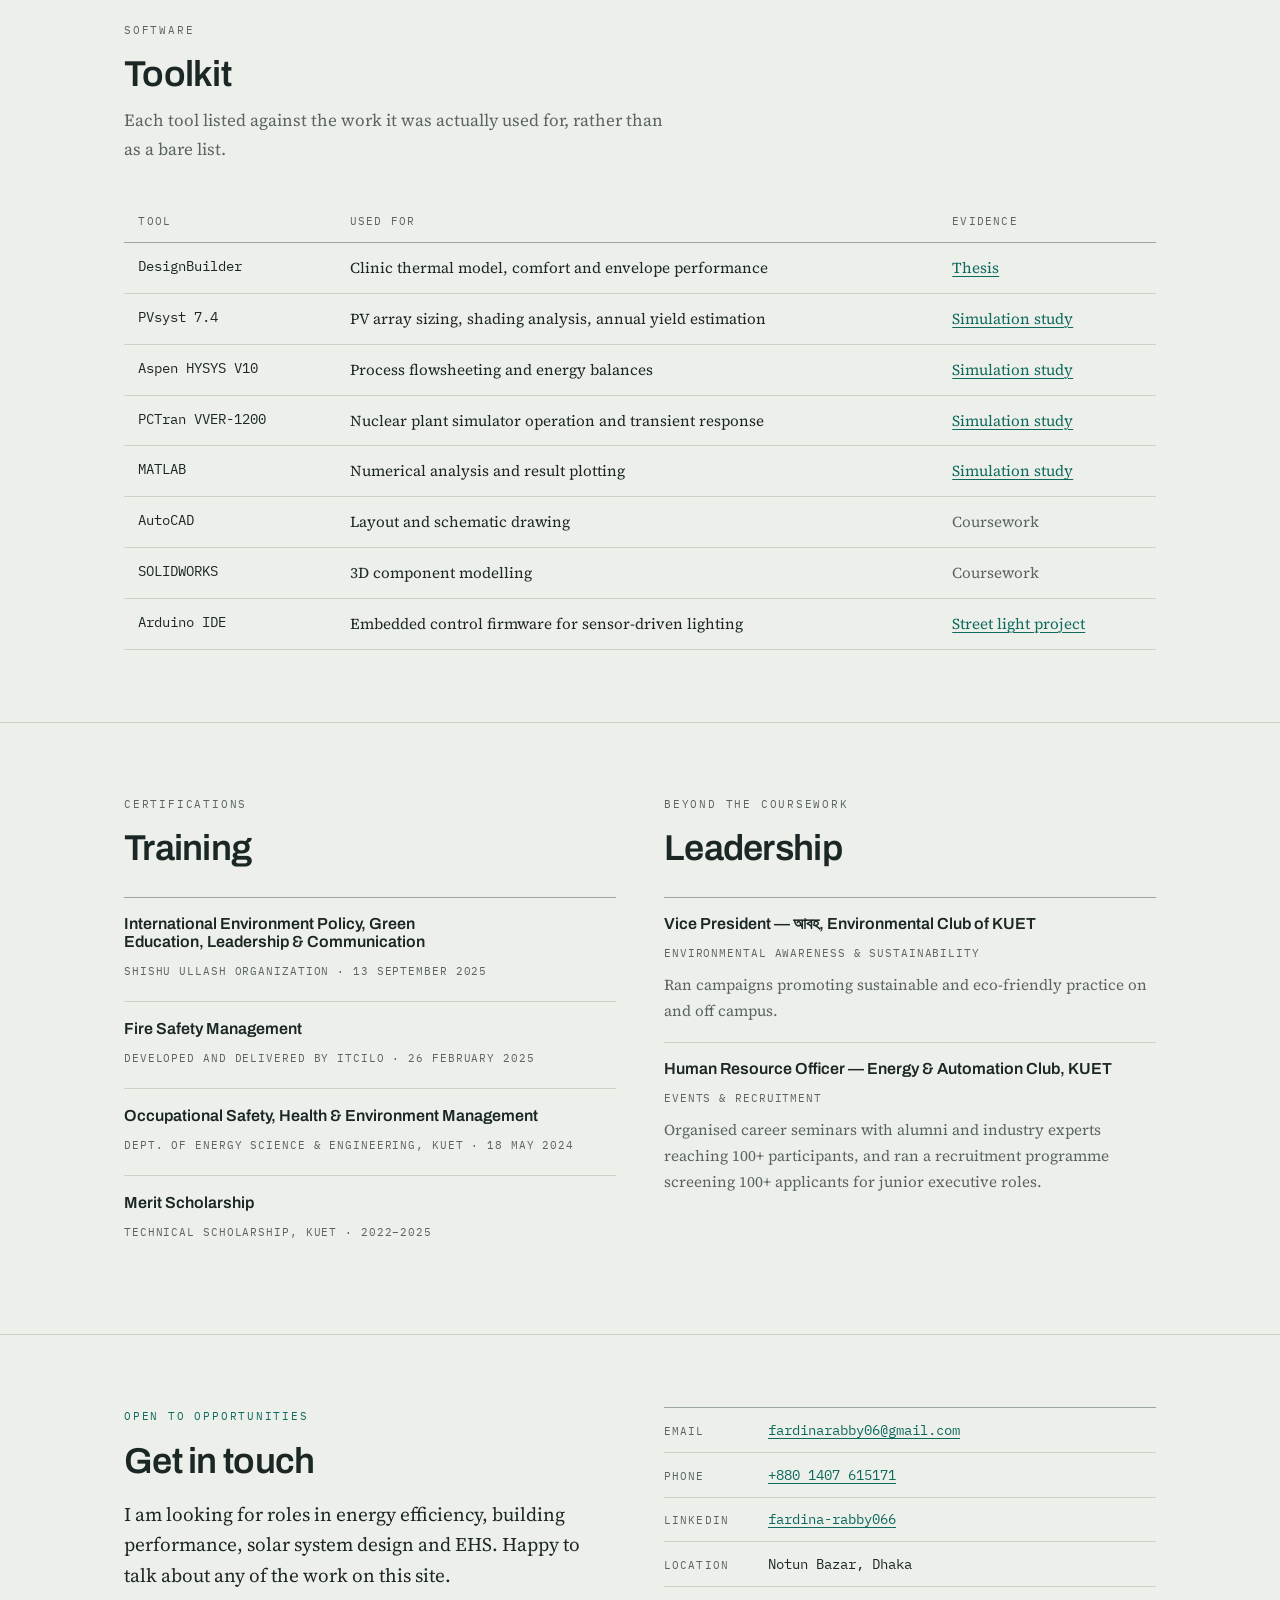
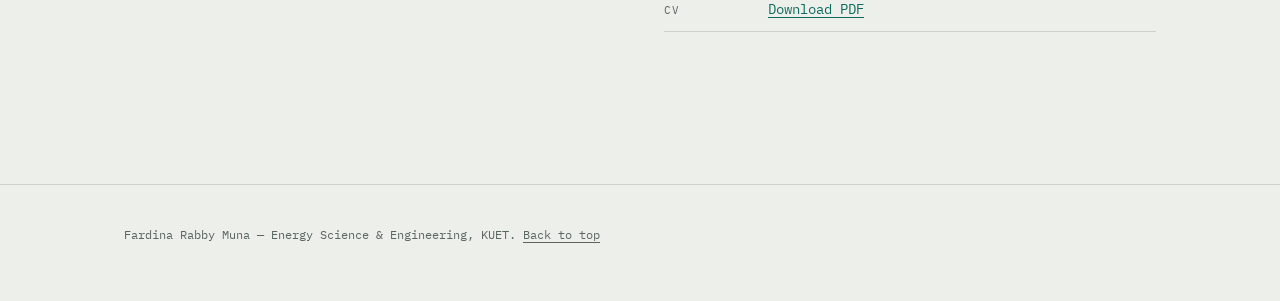
==== commit c2ec6bce: "Add files via upload" ====
--- a/index.html
+++ b/index.html
@@ -31,14 +31,17 @@
   <section class="hero">
     <div class="wrap hero-grid">
       <div class="reveal">
-        <span class="eyebrow">Energy Science &amp; Engineering — KUET, 2025</span>
-        <h1>I model how buildings and energy systems will behave before they are built.</h1>
+        <span class="eyebrow">Energy Science &amp; Engineering — KUET</span>
+        <h1>Engineering Smarter Energy Solutions for a Sustainable Future.</h1>
         <p class="lead">
-          My thesis simulated passive and active cooling strategies with rooftop solar for
-          community clinics in Bangladesh. My fieldwork took me through a 1320&nbsp;MW
-          ultra-supercritical coal plant, a battery factory and a municipal water treatment
-          works. I am looking for work in building energy efficiency, solar system design
-          and energy auditing.
+          I am an Energy Science and Engineering graduate with a strong interest in energy efficiency, 
+          renewable energy, and sustainable energy systems. My academic work includes simulating 
+          passive and active cooling strategies with rooftop solar integration for community clinics 
+          in Bangladesh. I have also gained practical exposure through visits to a 1320 MW 
+          ultra-supercritical power plant, a battery manufacturing facility, and a municipal water 
+          treatment plant. I look forward to applying my engineering knowledge and analytical skills 
+          to develop efficient, reliable, and sustainable solutions across the energy sector while 
+          contributing to operational excellence.
         </p>
         <div class="hero-actions">
           <a class="btn btn-solid" href="thesis.html">Read the thesis work</a>
@@ -56,7 +59,7 @@
           <div class="plate-row"><span class="plate-key">Degree</span><span class="plate-val">B.Sc. Energy Science &amp; Engineering</span></div>
           <div class="plate-row"><span class="plate-key">Institution</span><span class="plate-val">Khulna University of Engineering &amp; Technology</span></div>
           <div class="plate-row"><span class="plate-key">Graduated</span><span class="plate-val">2025 &nbsp;·&nbsp; CGPA 3.29 / 4.00</span></div>
-          <div class="plate-row"><span class="plate-key">Focus</span><span class="plate-val">Building energy · Solar PV · EHS</span></div>
+          <div class="plate-row"><span class="plate-key">Focus</span><span class="plate-val">Energy Efficiency · Solar PV · EHS</span></div>
           <div class="plate-row"><span class="plate-key">Based in</span><span class="plate-val">Dhaka, Bangladesh</span></div>
           <div class="plate-row"><span class="plate-key">Languages</span><span class="plate-val">Bangla (native), English (fluent)</span></div>
         </div>
@@ -69,7 +72,10 @@
     <div class="wrap band-grid">
       <div>
         <span class="eyebrow">Undergraduate thesis · Featured work</span>
-        <h2>Cooling a rural clinic for a third less energy</h2>
+        <h2>Numerical Analysis of Passive and Active Cooling Strategies with Rooftop 
+            Solar Integration for Indoor Comfort and Energy Efficiency in Community 
+            Clinics in Bangladesh
+        </h2>
         <p style="margin-top:1.25rem;max-width:52ch;">
           Rural community clinics run hot, run long hours, and run on an unreliable grid.
           I modelled a real clinic in Khulna in DesignBuilder and tested a false ceiling,
@@ -77,7 +83,7 @@
           mean indoor temperature by 4.68&nbsp;°C and annual energy consumption by 35.01%.
         </p>
         <figure class="figure" style="margin:1.75rem 0 0;">
-          <img src="th-fig18-monthly-energy.png" alt="Monthly energy consumption for the base case, false ceiling with ventilation, and the same with rooftop solar">
+          <img src="renderedview.png" alt="Monthly energy consumption for the base case, false ceiling with ventilation, and the same with rooftop solar">
         </figure>
         <div class="hero-actions">
           <a class="btn" href="thesis.html">Full case study</a>
@@ -85,9 +91,9 @@
       </div>
       <div class="plate plate-inverse">
         <div class="plate-head">Study parameters</div>
-        <div class="plate-row"><span class="plate-key">Software</span><span class="plate-val">DesignBuilder</span></div>
+        <div class="plate-row"><span class="plate-key">Software</span><span class="plate-val">DesignBuilder, PVSyst</span></div>
         <div class="plate-row"><span class="plate-key">Case building</span><span class="plate-val">Rahimnogor Community Clinic</span></div>
-        <div class="plate-row"><span class="plate-key">Measures</span><span class="plate-val">False ceiling · 6 ACH · rooftop PV</span></div>
+        <div class="plate-row"><span class="plate-key">Measures</span><span class="plate-val">False ceiling · Mechanical Ventilation · rooftop PV</span></div>
         <div class="plate-row"><span class="plate-key">Temp. drop</span><span class="plate-val">4.68 °C mean indoor</span></div>
         <div class="plate-row"><span class="plate-key">Energy cut</span><span class="plate-val">35.01% annual</span></div>
         <div class="plate-row"><span class="plate-key">Supervisor</span><span class="plate-val">Dr. Md. Hasan Ali</span></div>
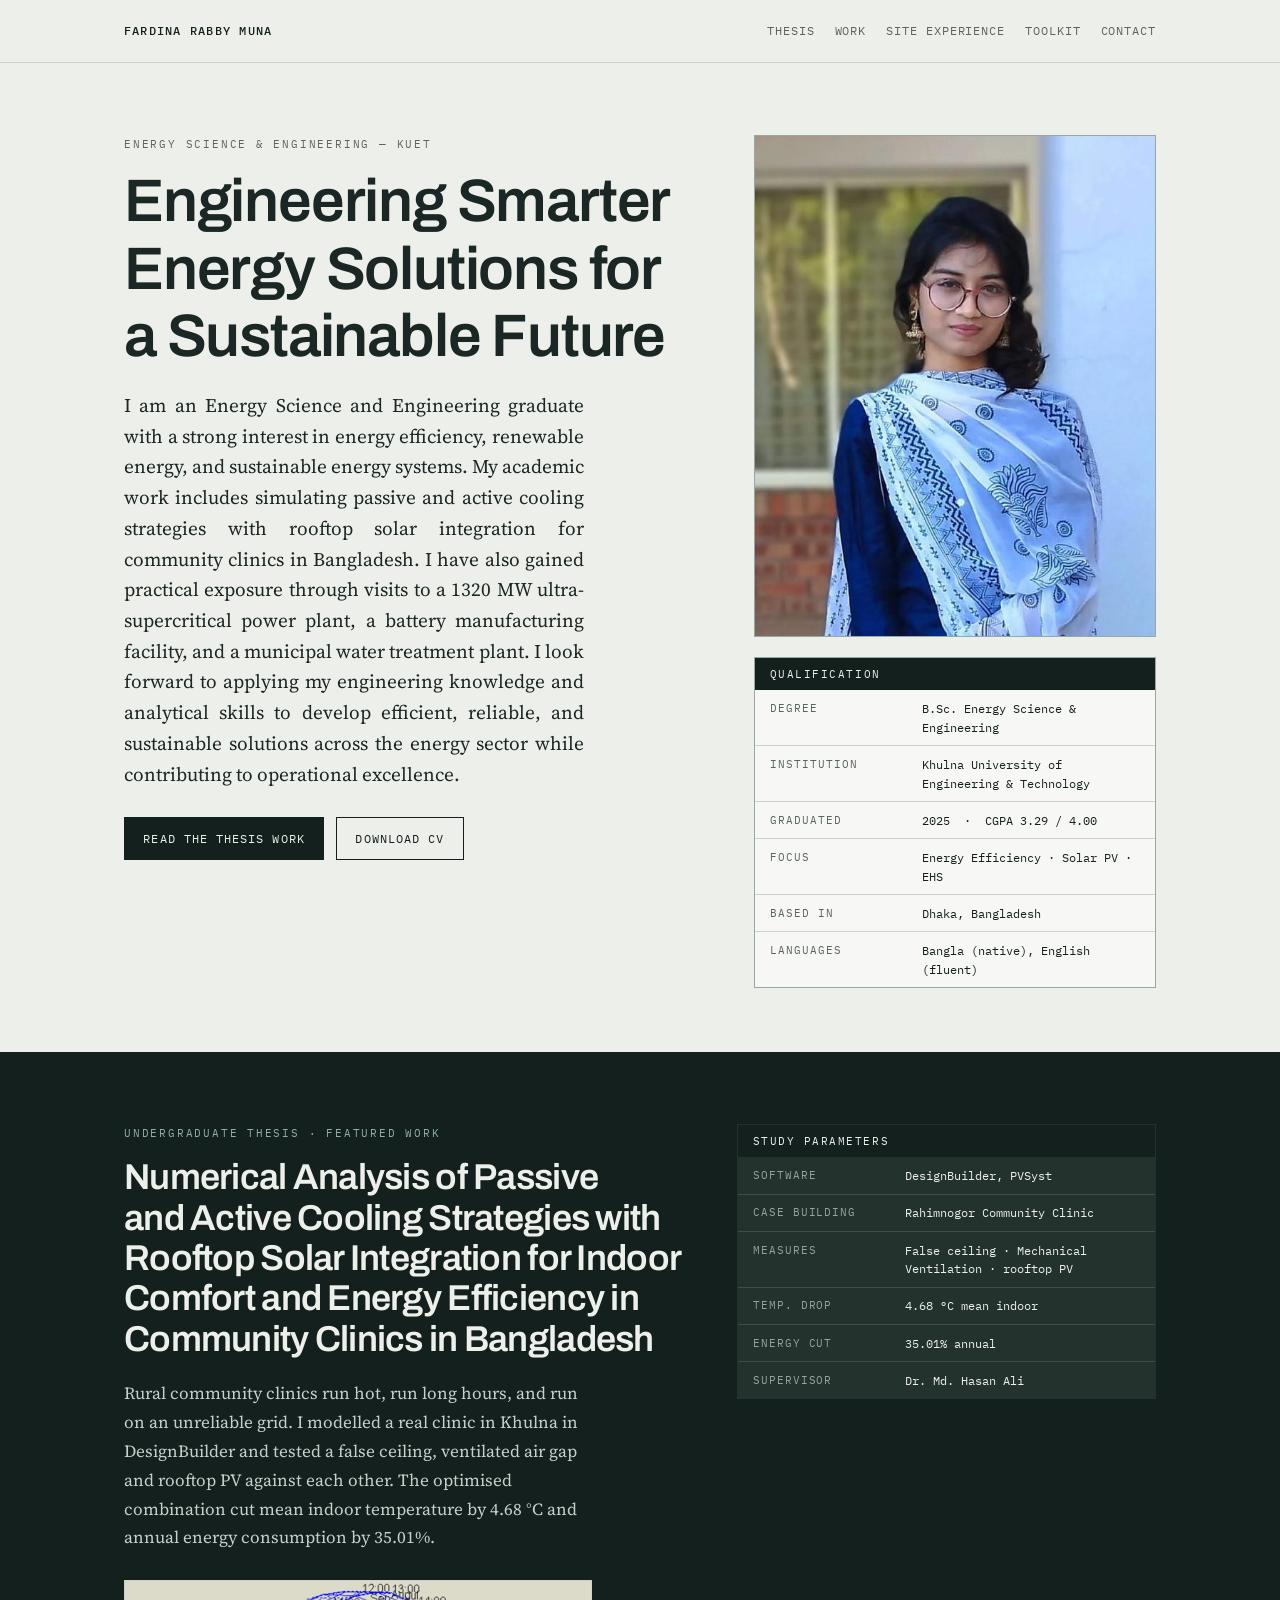
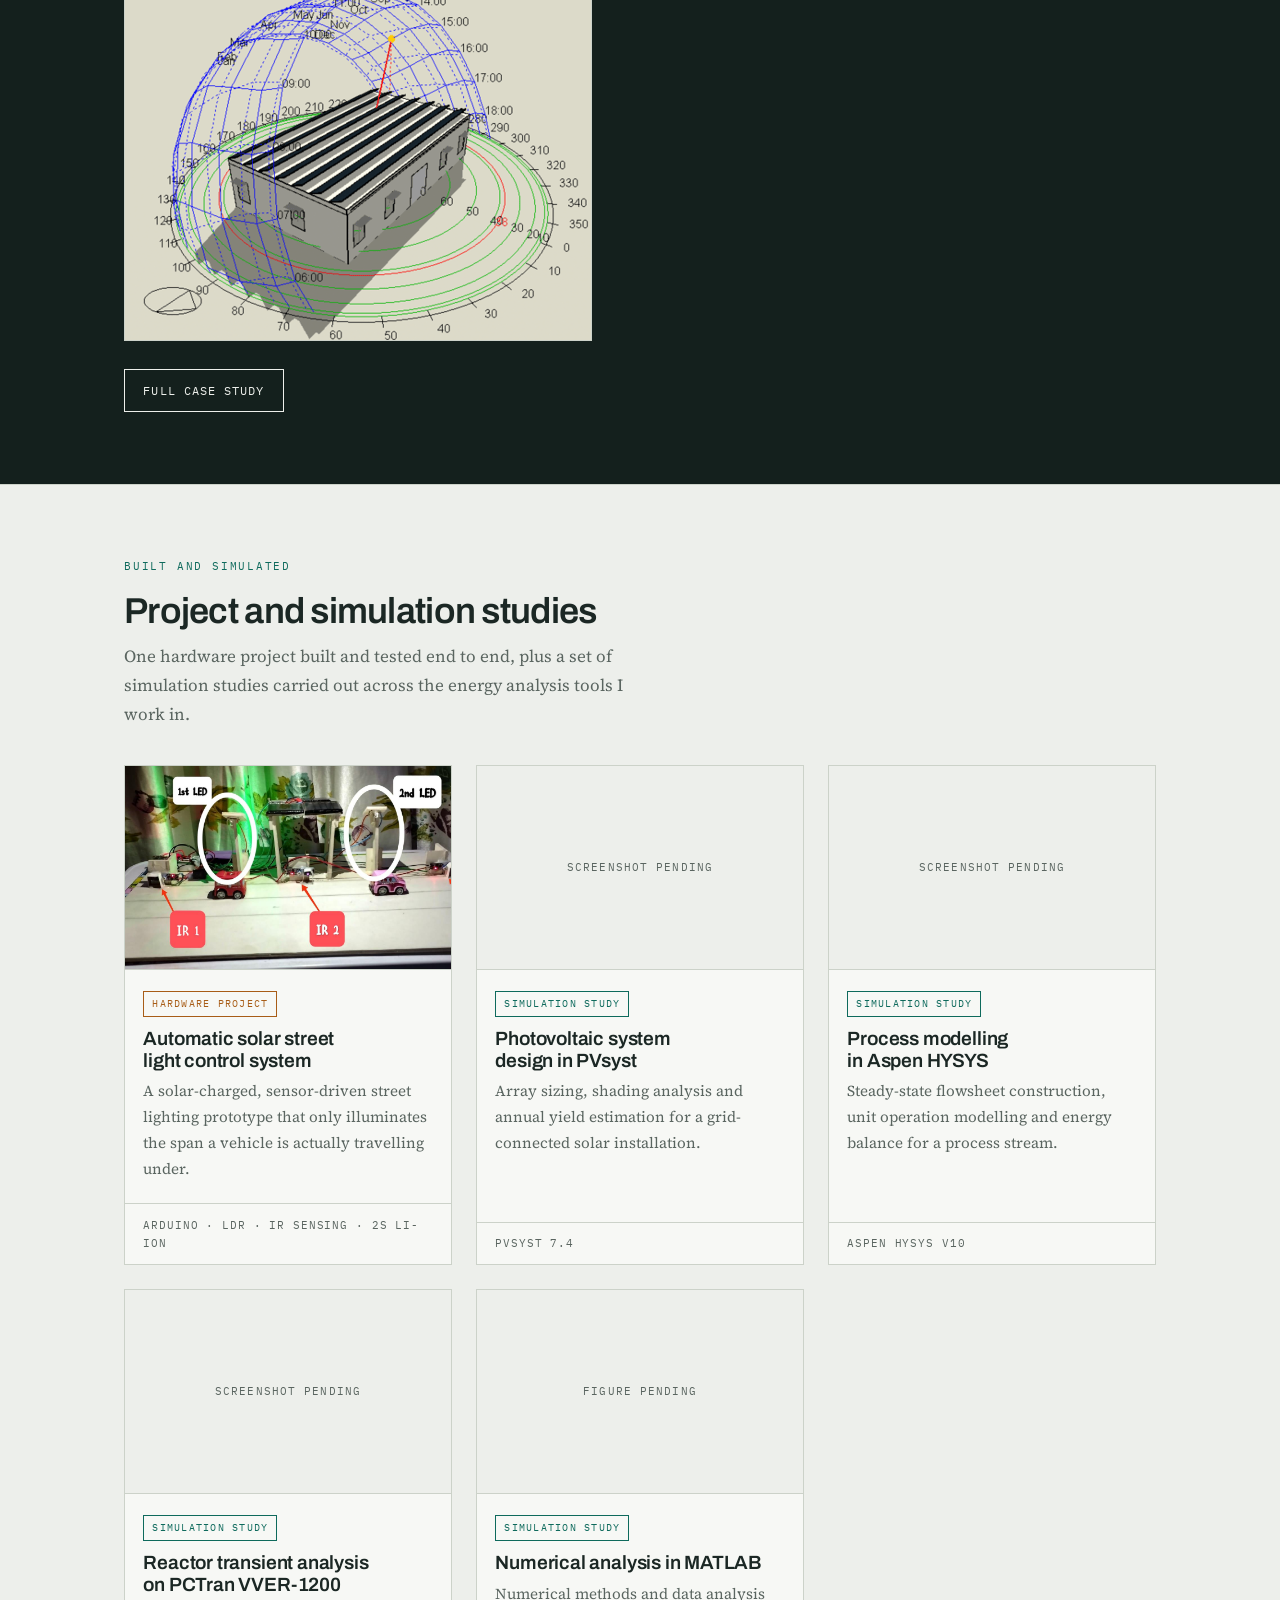
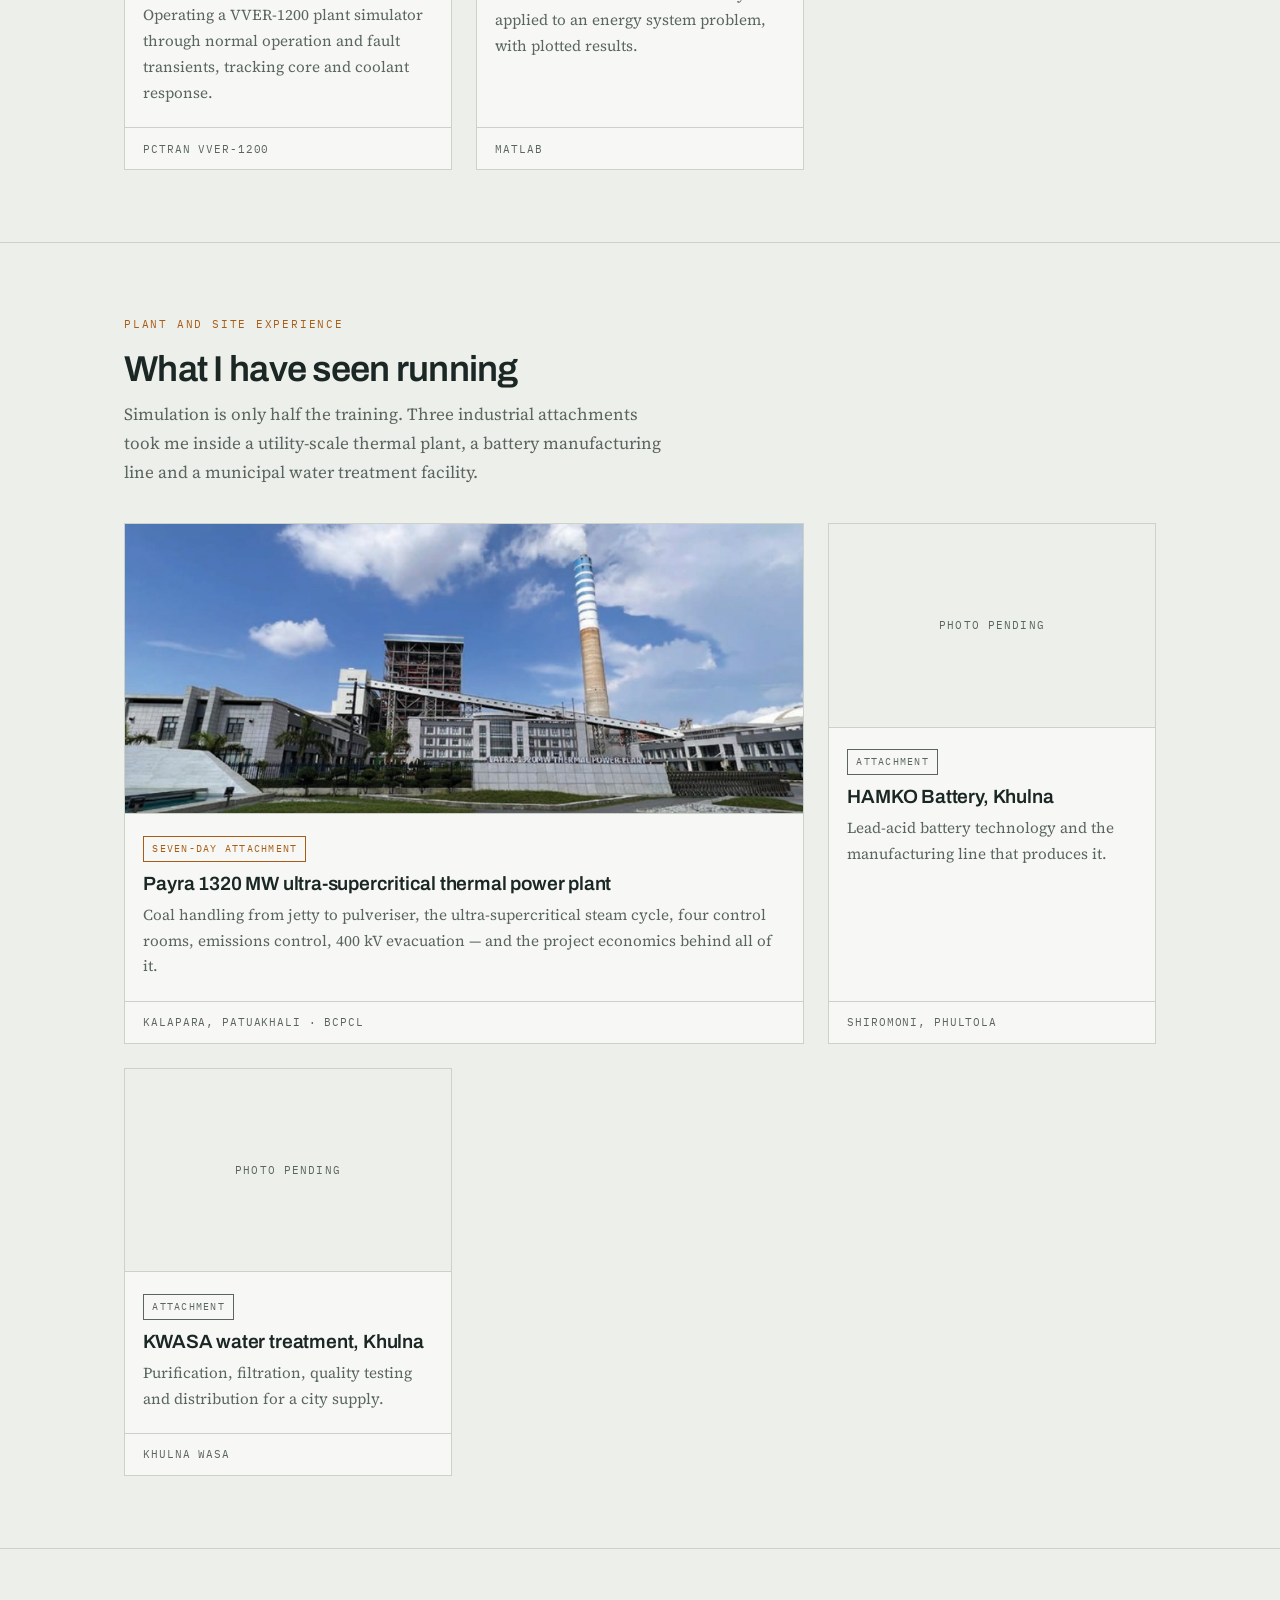
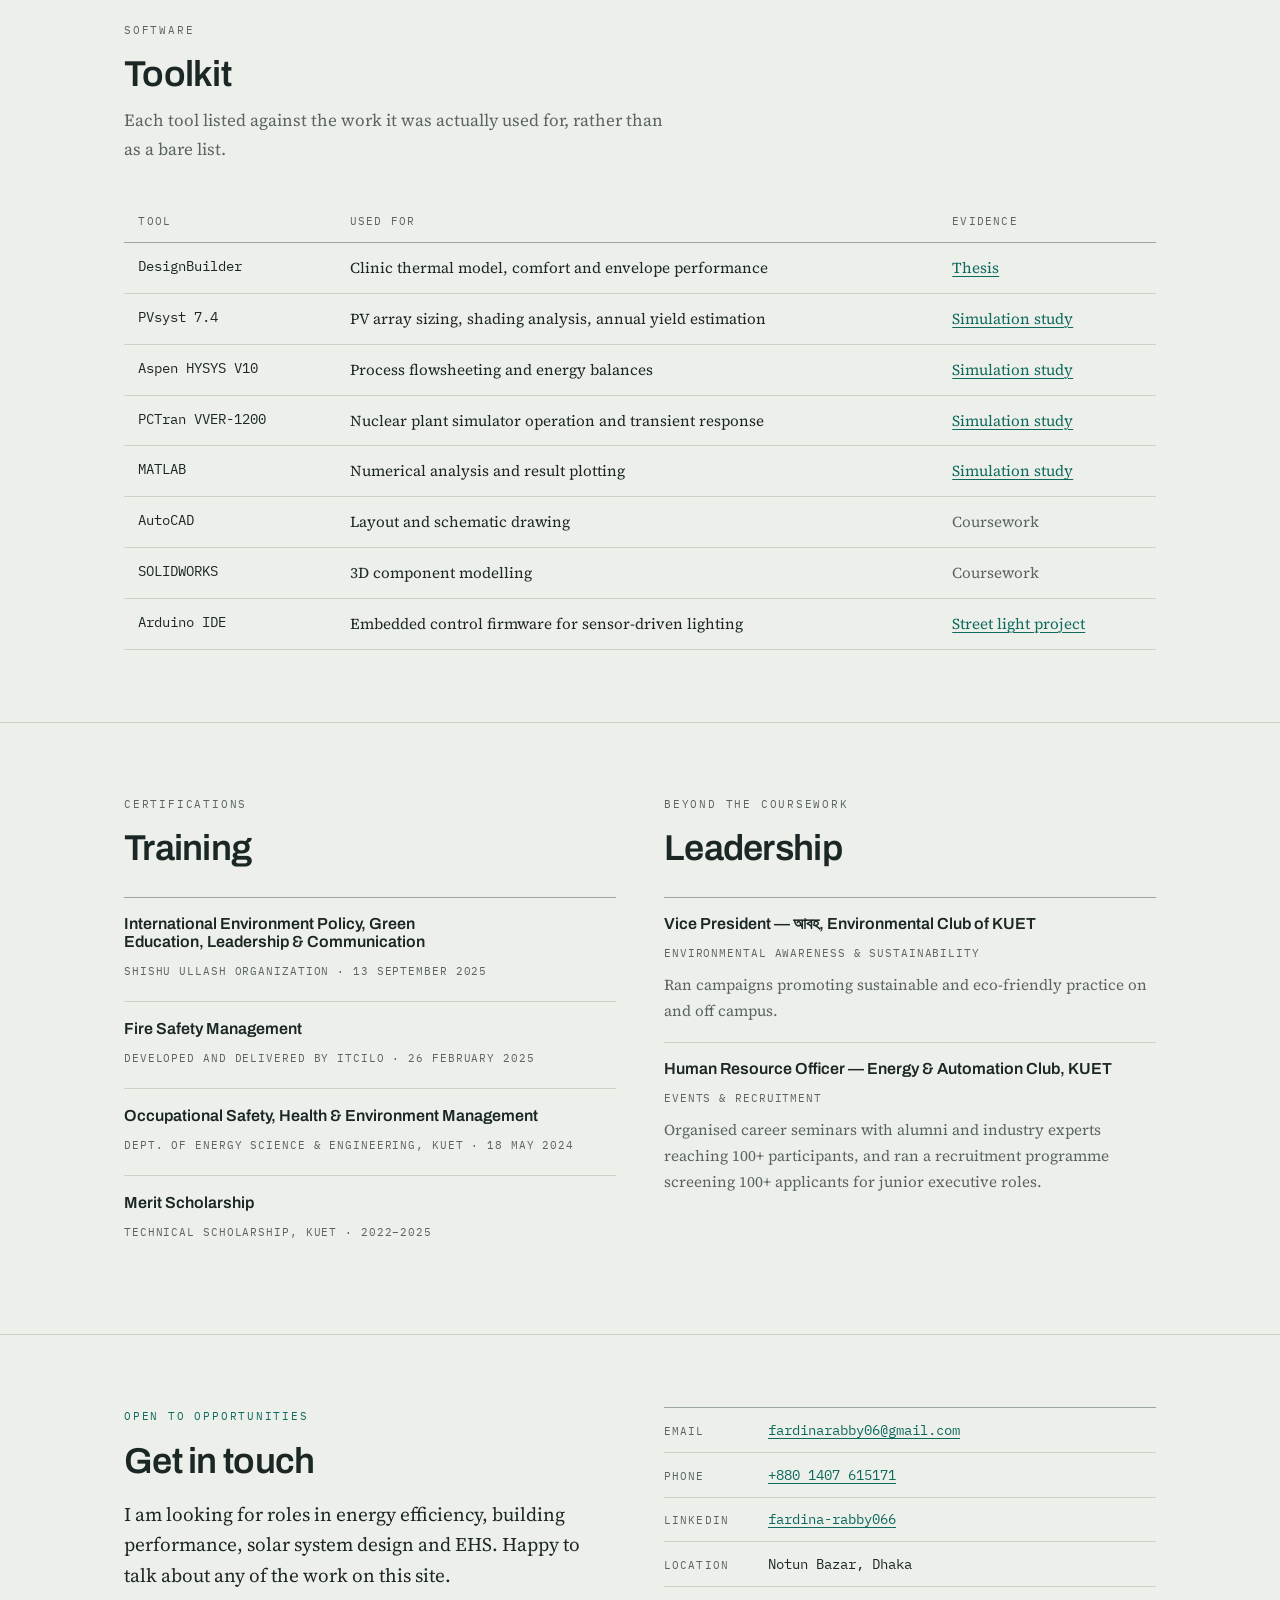
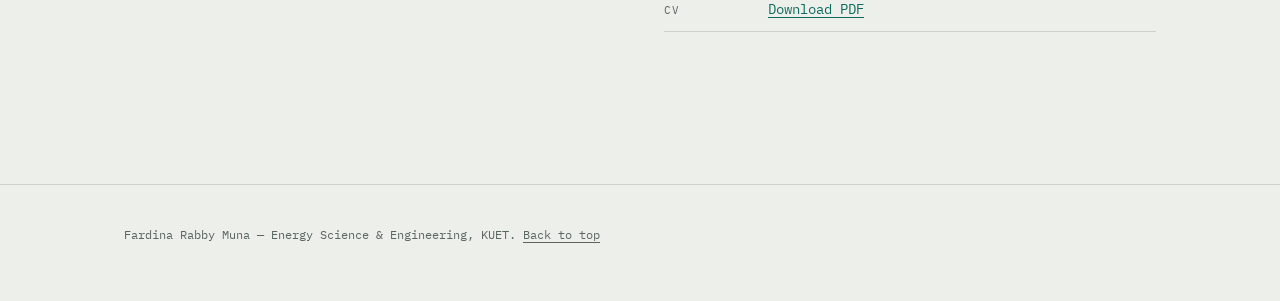
==== commit c57bf9a4: "Add files via upload" ====
--- a/index.html
+++ b/index.html
@@ -32,7 +32,7 @@
     <div class="wrap hero-grid">
       <div class="reveal">
         <span class="eyebrow">Energy Science &amp; Engineering — KUET</span>
-        <h1>Engineering Smarter Energy Solutions for a Sustainable Future.</h1>
+        <h1>Engineering Smarter Energy Solutions for a Sustainable Future</h1>
         <p class="lead">
           I am an Energy Science and Engineering graduate with a strong interest in energy efficiency, 
           renewable energy, and sustainable energy systems. My academic work includes simulating 
--- a/styles.css
+++ b/styles.css
@@ -68,6 +68,20 @@
 
 .lead { font-size: 1.2rem; line-height: 1.6; color: var(--text); max-width: 46ch; }
 
+/* Keep the hero paragraph edges visually aligned. */
+@media (min-width: 640px) {
+  .hero .lead { text-align: justify; text-justify: inter-word; hyphens: auto; -webkit-hyphens: auto; }
+}
+
+/* Justified body text. Hyphenation is what stops justification opening
+   rivers of white space; below ~640px the measure is too narrow for it
+   to look good either way, so it falls back to ragged right. */
+.justify { hyphens: auto; -webkit-hyphens: auto; }
+
+@media (min-width: 640px) {
+  .justify { text-align: justify; text-justify: inter-word; }
+}
+
 .eyebrow {
   font-family: var(--mono);
   font-size: 0.7rem;
@@ -383,6 +397,17 @@
 .detail-head { padding: 3.5rem 0 2.5rem; border-bottom: 1px solid var(--rule); }
 .detail-head h1 { max-width: 20ch; margin-bottom: 1.1rem; }
 .detail-head .lead { margin-bottom: 2rem; }
+
+/* Long academic titles: step the size down and let the line run wider,
+   so a 25-word title reads as a title rather than a wall. */
+.detail-head h1.title-long {
+  font-size: clamp(1.45rem, 2.9vw, 2.15rem);
+  line-height: 1.24;
+  letter-spacing: -0.012em;
+  font-weight: 500;
+  max-width: 32ch;
+  text-wrap: pretty;
+}
 
 .detail-body { padding: 3rem 0; }
 
